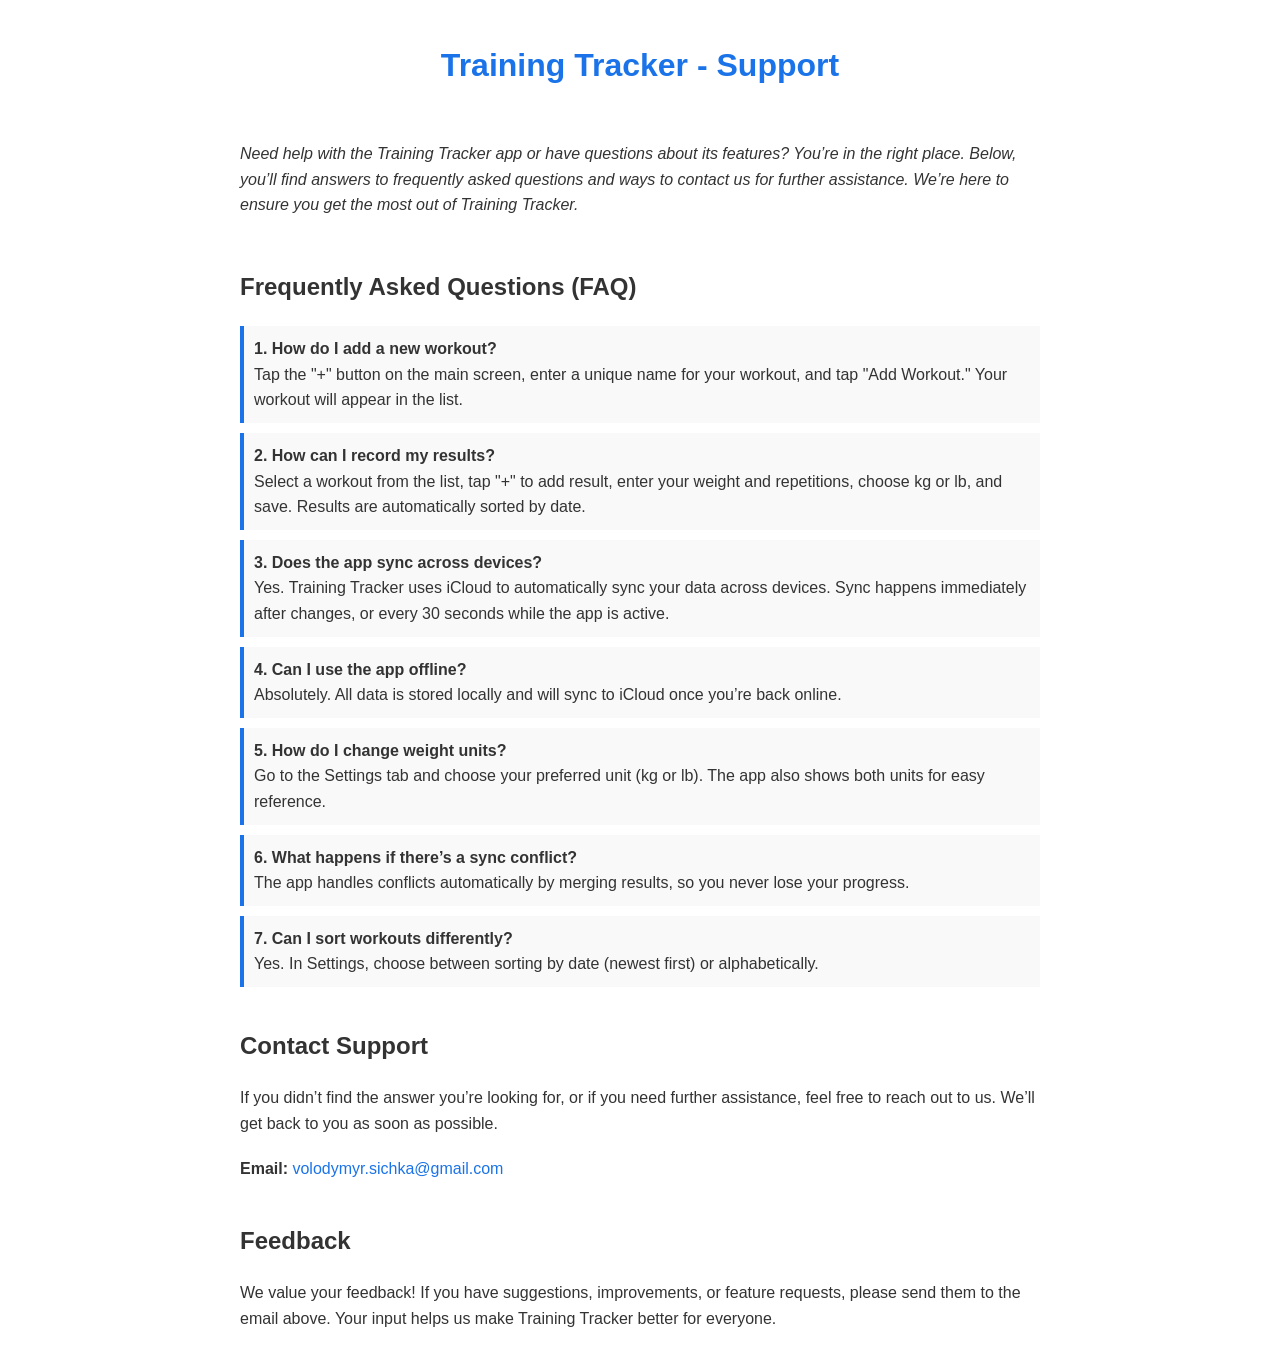
==== support.html @ deebe8d8 "Add docs." ====
<!DOCTYPE html>
<html lang="en">
  <head>
    <meta charset="UTF-8" />
    <meta name="viewport" content="width=device-width, initial-scale=1.0"/>
    <title>Training Tracker - Support</title>
    <style>
      body {
        font-family: Arial, sans-serif;
        max-width: 800px;
        margin: 40px auto;
        padding: 0 40px;
        line-height: 1.6;
        color: #333;
      }
      h1 {
        text-align: center;
        margin-bottom: 50px;
        color: #1a73e8;
      }
      h2 {
        color: #333;
        margin-top: 40px;
      }
      p {
        margin-bottom: 20px;
      }
      a {
        color: #1a73e8;
        text-decoration: none;
      }
      a:hover {
        text-decoration: underline;
      }
      ul {
        list-style-type: none;
        padding: 0;
      }
      ul li {
        background: #f9f9f9;
        padding: 10px;
        margin-bottom: 10px;
        border-left: 4px solid #1a73e8;
      }
      .top-text {
        font-style: italic;
        margin-bottom: 50px;
      }
    </style>
  </head>
  <body>
    <h1>Training Tracker - Support</h1>

    <p class="top-text">
      Need help with the Training Tracker app or have questions about its features? You’re in the right place. Below, you’ll find answers to frequently asked questions and ways to contact us for further assistance. We’re here to ensure you get the most out of Training Tracker.
    </p>

    <h2>Frequently Asked Questions (FAQ)</h2>
    <ul>
      <li>
        <strong>1. How do I add a new workout?</strong><br />
        Tap the "+" button on the main screen, enter a unique name for your workout, and tap "Add Workout." Your workout will appear in the list.
      </li>

      <li>
        <strong>2. How can I record my results?</strong><br />
        Select a workout from the list, tap "+" to add result, enter your weight and repetitions, choose kg or lb, and save. Results are automatically sorted by date.
      </li>

      <li>
        <strong>3. Does the app sync across devices?</strong><br />
        Yes. Training Tracker uses iCloud to automatically sync your data across devices. Sync happens immediately after changes, or every 30 seconds while the app is active.
      </li>

      <li>
        <strong>4. Can I use the app offline?</strong><br />
        Absolutely. All data is stored locally and will sync to iCloud once you’re back online.
      </li>

      <li>
        <strong>5. How do I change weight units?</strong><br />
        Go to the Settings tab and choose your preferred unit (kg or lb). The app also shows both units for easy reference.
      </li>

      <li>
        <strong>6. What happens if there’s a sync conflict?</strong><br />
        The app handles conflicts automatically by merging results, so you never lose your progress.
      </li>

      <li>
        <strong>7. Can I sort workouts differently?</strong><br />
        Yes. In Settings, choose between sorting by date (newest first) or alphabetically.
      </li>
    </ul>

    <h2>Contact Support</h2>
    <p>
      If you didn’t find the answer you’re looking for, or if you need further assistance, feel free to reach out to us. We’ll get back to you as soon as possible.
    </p>
    <p>
      <strong>Email:</strong>
      <a href="mailto:volodymyr.sichka@gmail.com">volodymyr.sichka@gmail.com</a>
    </p>

    <h2>Feedback</h2>
    <p>
      We value your feedback! If you have suggestions, improvements, or feature requests, please send them to the email above. Your input helps us make Training Tracker better for everyone.
    </p>
  </body>
</html>
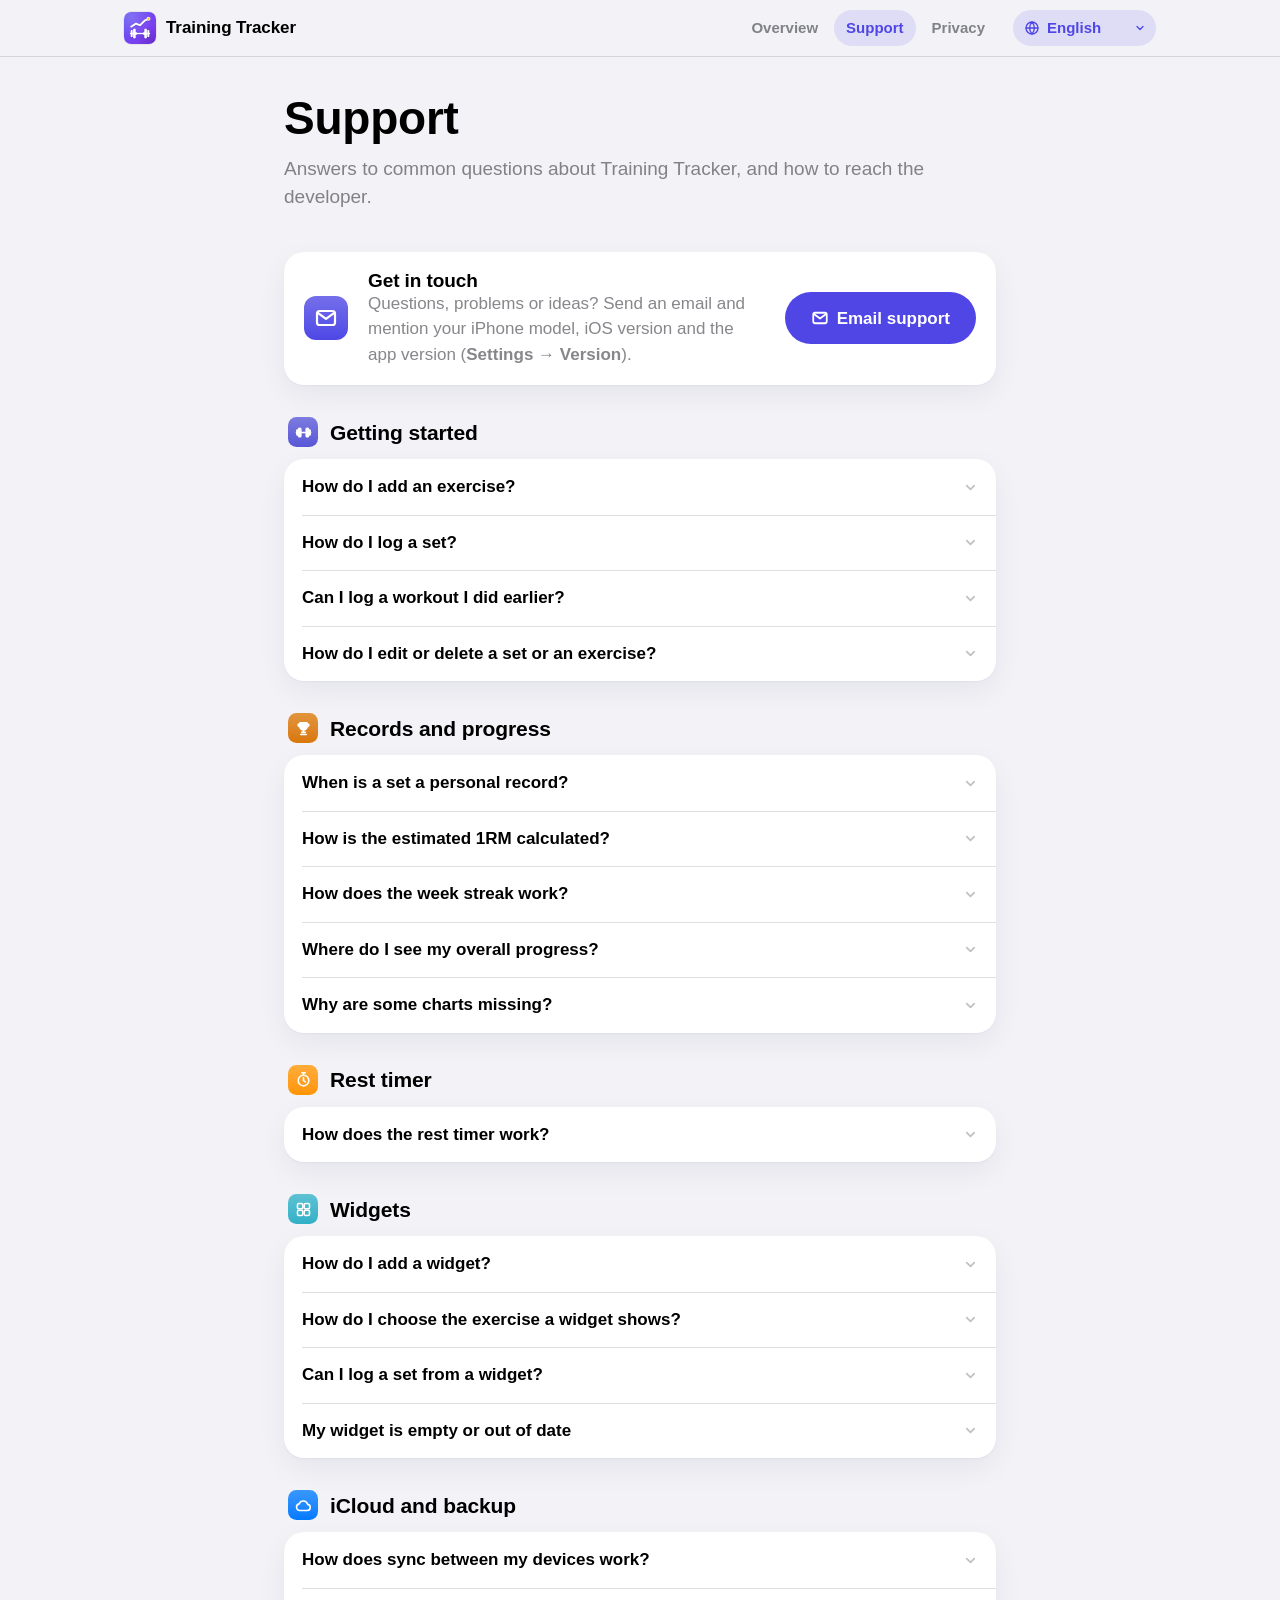
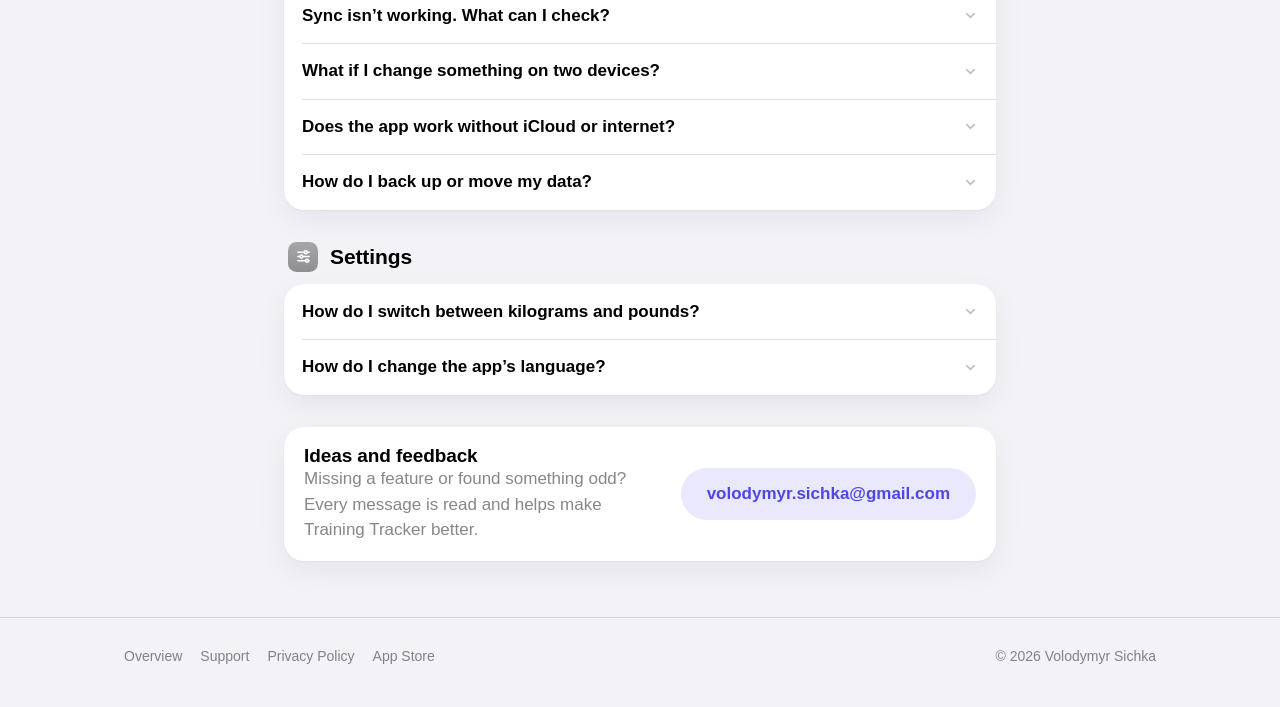
==== commit 33ca7854: "Redesign support and privacy pages, add marketing page Rewrite the three App Store pages in the app'" ====
--- a/support.html
+++ b/support.html
@@ -1,110 +1,828 @@
-<!DOCTYPE html>
+<!doctype html>
 <html lang="en">
-  <head>
-    <meta charset="UTF-8" />
-    <meta name="viewport" content="width=device-width, initial-scale=1.0"/>
-    <title>Training Tracker - Support</title>
-    <style>
-      body {
-        font-family: Arial, sans-serif;
-        max-width: 800px;
-        margin: 40px auto;
-        padding: 0 40px;
-        line-height: 1.6;
-        color: #333;
-      }
-      h1 {
-        text-align: center;
-        margin-bottom: 50px;
-        color: #1a73e8;
-      }
-      h2 {
-        color: #333;
-        margin-top: 40px;
-      }
-      p {
-        margin-bottom: 20px;
-      }
-      a {
-        color: #1a73e8;
-        text-decoration: none;
-      }
-      a:hover {
-        text-decoration: underline;
-      }
-      ul {
-        list-style-type: none;
-        padding: 0;
-      }
-      ul li {
-        background: #f9f9f9;
-        padding: 10px;
-        margin-bottom: 10px;
-        border-left: 4px solid #1a73e8;
-      }
-      .top-text {
-        font-style: italic;
-        margin-bottom: 50px;
-      }
-    </style>
-  </head>
-  <body>
-    <h1>Training Tracker - Support</h1>
-
-    <p class="top-text">
-      Need help with the Training Tracker app or have questions about its features? You’re in the right place. Below, you’ll find answers to frequently asked questions and ways to contact us for further assistance. We’re here to ensure you get the most out of Training Tracker.
-    </p>
-
-    <h2>Frequently Asked Questions (FAQ)</h2>
-    <ul>
-      <li>
-        <strong>1. How do I add a new workout?</strong><br />
-        Tap the "+" button on the main screen, enter a unique name for your workout, and tap "Add Workout." Your workout will appear in the list.
-      </li>
-
-      <li>
-        <strong>2. How can I record my results?</strong><br />
-        Select a workout from the list, tap "+" to add result, enter your weight and repetitions, choose kg or lb, and save. Results are automatically sorted by date.
-      </li>
-
-      <li>
-        <strong>3. Does the app sync across devices?</strong><br />
-        Yes. Training Tracker uses iCloud to automatically sync your data across devices. Sync happens immediately after changes, or every 30 seconds while the app is active.
-      </li>
-
-      <li>
-        <strong>4. Can I use the app offline?</strong><br />
-        Absolutely. All data is stored locally and will sync to iCloud once you’re back online.
-      </li>
-
-      <li>
-        <strong>5. How do I change weight units?</strong><br />
-        Go to the Settings tab and choose your preferred unit (kg or lb). The app also shows both units for easy reference.
-      </li>
-
-      <li>
-        <strong>6. What happens if there’s a sync conflict?</strong><br />
-        The app handles conflicts automatically by merging results, so you never lose your progress.
-      </li>
-
-      <li>
-        <strong>7. Can I sort workouts differently?</strong><br />
-        Yes. In Settings, choose between sorting by date (newest first) or alphabetically.
-      </li>
-    </ul>
-
-    <h2>Contact Support</h2>
-    <p>
-      If you didn’t find the answer you’re looking for, or if you need further assistance, feel free to reach out to us. We’ll get back to you as soon as possible.
-    </p>
-    <p>
-      <strong>Email:</strong>
-      <a href="mailto:volodymyr.sichka@gmail.com">volodymyr.sichka@gmail.com</a>
-    </p>
-
-    <h2>Feedback</h2>
-    <p>
-      We value your feedback! If you have suggestions, improvements, or feature requests, please send them to the email above. Your input helps us make Training Tracker better for everyone.
-    </p>
-  </body>
-</html>+<head>
+  <meta charset="utf-8">
+  <meta name="viewport" content="width=device-width, initial-scale=1, viewport-fit=cover">
+  <meta name="color-scheme" content="light dark">
+  <meta name="theme-color" media="(prefers-color-scheme: light)" content="#F2F2F7">
+  <meta name="theme-color" media="(prefers-color-scheme: dark)" content="#000000">
+  <title>Support · Training Tracker</title>
+  <meta name="description" content="Answers to common questions about Training Tracker and how to contact the developer.">
+  <link rel="icon" type="image/png" href="assets/favicon.png">
+  <link rel="apple-touch-icon" href="assets/apple-touch-icon.png">
+  <link rel="stylesheet" href="assets/style.css">
+  <script src="assets/site.js"></script>
+</head>
+<body>
+  <div class="l10n" data-title hidden>
+    <span lang="en">Support · Training Tracker</span>
+    <span lang="de">Support · Training Tracker</span>
+    <span lang="fr">Assistance · Training Tracker</span>
+    <span lang="uk">Підтримка · Training Tracker</span>
+    <span lang="es">Soporte · Training Tracker</span>
+    <span lang="ja">サポート · Training Tracker</span>
+    <span lang="pt">Suporte · Training Tracker</span>
+  </div>
+
+  <header class="topbar">
+    <div class="wrap">
+      <a class="brand display" href="marketing.html">
+        <picture>
+          <source srcset="assets/app-icon-dark.png" media="(prefers-color-scheme: dark)">
+          <img src="assets/app-icon.png" alt="" width="32" height="32">
+        </picture>
+        <span>Training Tracker</span>
+      </a>
+      <nav class="nav">
+        <a href="marketing.html" class="l10n"><span lang="en">Overview</span><span lang="de">Überblick</span><span lang="fr">Aperçu</span><span lang="uk">Огляд</span><span lang="es">Resumen</span><span lang="ja">概要</span><span lang="pt">Visão geral</span></a>
+        <a href="support.html" class="l10n" aria-current="page"><span lang="en">Support</span><span lang="de">Support</span><span lang="fr">Assistance</span><span lang="uk">Підтримка</span><span lang="es">Soporte</span><span lang="ja">サポート</span><span lang="pt">Suporte</span></a>
+        <a href="privacy-policy.html" class="l10n"><span lang="en">Privacy</span><span lang="de">Datenschutz</span><span lang="fr">Confidentialité</span><span lang="uk">Конфіденційність</span><span lang="es">Privacidad</span><span lang="ja">プライバシー</span><span lang="pt">Privacidade</span></a>
+      </nav>
+      <label class="lang-picker">
+        <svg class="icon" aria-hidden="true"><use href="assets/icons.svg#globe"/></svg>
+        <select id="language" aria-label="Language">
+          <option value="en">English</option>
+          <option value="de">Deutsch</option>
+          <option value="fr">Français</option>
+          <option value="uk">Українська</option>
+          <option value="es">Español</option>
+          <option value="ja">日本語</option>
+          <option value="pt">Português</option>
+        </select>
+        <svg class="icon chevron" aria-hidden="true"><use href="assets/icons.svg#chevron-down"/></svg>
+      </label>
+    </div>
+  </header>
+
+  <main class="wrap narrow l10n">
+
+    <!-- English -->
+    <article lang="en">
+      <header class="page-head">
+        <h1 class="display">Support</h1>
+        <p class="lead">Answers to common questions about Training Tracker, and how to reach the developer.</p>
+      </header>
+
+      <section class="section">
+        <div class="card contact">
+          <span class="tile lg c-accent"><svg class="icon"><use href="assets/icons.svg#mail"/></svg></span>
+          <div class="text">
+            <strong class="display">Get in touch</strong>
+            <span class="secondary">Questions, problems or ideas? Send an email and mention your iPhone model, iOS version and the app version (<span class="ui">Settings → Version</span>).</span>
+          </div>
+          <a class="btn" href="mailto:volodymyr.sichka@gmail.com?subject=Training%20Tracker"><svg class="icon" aria-hidden="true"><use href="assets/icons.svg#mail"/></svg>Email support</a>
+        </div>
+      </section>
+
+      <section class="section">
+        <h2 class="section-title display"><span class="tile c-indigo"><svg class="icon"><use href="assets/icons.svg#barbell"/></svg></span>Getting started</h2>
+        <div class="group">
+          <details class="faq"><summary>How do I add an exercise?<svg class="icon chevron"><use href="assets/icons.svg#chevron-down"/></svg></summary>
+            <div class="answer"><p>On the <span class="ui">Workouts</span> tab, tap <span class="ui">+</span>, type a name or tap one of the popular exercises, then tap <span class="ui">Create</span>. The new exercise opens right away.</p></div></details>
+          <details class="faq"><summary>How do I log a set?<svg class="icon chevron"><use href="assets/icons.svg#chevron-down"/></svg></summary>
+            <div class="answer"><p>Tap <span class="ui">+</span> on an exercise’s row or swipe right on it, or open the exercise and tap <span class="ui">Log Result</span>. Weight and reps start from your last set, so repeating it is a single tap on <span class="ui">Save Result</span>.</p><p>Adjust the weight with the plate steps (±2.5/±5&nbsp;kg or ±5/±10&nbsp;lb) and the reps with the presets, or press and hold the steppers. For pull-ups and other bodyweight exercises, switch on bodyweight and only reps are tracked.</p></div></details>
+          <details class="faq"><summary>Can I log a workout I did earlier?<svg class="icon chevron"><use href="assets/icons.svg#chevron-down"/></svg></summary>
+            <div class="answer"><p>Yes. Change the date and time in the log sheet before saving. Back-dated sets don’t start the rest timer.</p></div></details>
+          <details class="faq"><summary>How do I edit or delete a set or an exercise?<svg class="icon chevron"><use href="assets/icons.svg#chevron-down"/></svg></summary>
+            <div class="answer"><p>Open the exercise and tap a set in its history to edit or delete it. To rename or delete an exercise, swipe left on it in the list or touch and hold it.</p><p>Deleting an exercise that has results asks for confirmation, and anything you delete can be restored with <span class="ui">Undo</span> in the message at the bottom of the screen.</p></div></details>
+        </div>
+      </section>
+
+      <section class="section">
+        <h2 class="section-title display"><span class="tile c-gold"><svg class="icon"><use href="assets/icons.svg#trophy"/></svg></span>Records and progress</h2>
+        <div class="group">
+          <details class="faq"><summary>When is a set a personal record?<svg class="icon chevron"><use href="assets/icons.svg#chevron-down"/></svg></summary>
+            <div class="answer"><p>A weighted set is a record when its weight or its estimated one-rep max beats every earlier set of that exercise; a bodyweight set when its reps do. The very first set of an exercise is never a record. Records are marked in gold and celebrated with confetti as you log them.</p></div></details>
+          <details class="faq"><summary>How is the estimated 1RM calculated?<svg class="icon chevron"><use href="assets/icons.svg#chevron-down"/></svg></summary>
+            <div class="answer"><p>With the Epley formula: weight × (1 + reps ÷ 30). For a single rep it’s the weight itself. Bodyweight sets have no 1RM.</p></div></details>
+          <details class="faq"><summary>How does the week streak work?<svg class="icon chevron"><use href="assets/icons.svg#chevron-down"/></svg></summary>
+            <div class="answer"><p>It counts consecutive calendar weeks with at least one session. The current week doesn’t break your streak while it’s still running; only a whole week without training does.</p></div></details>
+          <details class="faq"><summary>Where do I see my overall progress?<svg class="icon chevron"><use href="assets/icons.svg#chevron-down"/></svg></summary>
+            <div class="answer"><p>Every exercise has a chart of weight, estimated 1RM, volume or reps over 1W, 1M, 3M, 1Y or All (drag across it to inspect a day), its personal records and its full history. The <span class="ui">Statistics</span> tab adds sessions and volume compared with the previous period, a training volume chart, an 18-week consistency map and a progress card for every exercise.</p></div></details>
+          <details class="faq"><summary>Why are some charts missing?<svg class="icon chevron"><use href="assets/icons.svg#chevron-down"/></svg></summary>
+            <div class="answer"><p>Charts with fewer than 2 results in the selected range are hidden. To always show them, turn off <span class="ui">Hide Empty Charts</span> in <span class="ui">Settings</span>.</p></div></details>
+        </div>
+      </section>
+
+      <section class="section">
+        <h2 class="section-title display"><span class="tile c-orange"><svg class="icon"><use href="assets/icons.svg#timer"/></svg></span>Rest timer</h2>
+        <div class="group">
+          <details class="faq"><summary>How does the rest timer work?<svg class="icon chevron"><use href="assets/icons.svg#chevron-down"/></svg></summary>
+            <div class="answer"><p>It starts by itself after you log a set. The floating pill shows your rest time with a ring that fills over 3 minutes, and a haptic tells you when it’s full. Tap <span class="ui">Next set</span> to log the next set of the same exercise, prefilled with the one you just did. The timer hides after 15 minutes, or you can stop it yourself.</p></div></details>
+        </div>
+      </section>
+
+      <section class="section">
+        <h2 class="section-title display"><span class="tile c-teal"><svg class="icon"><use href="assets/icons.svg#widgets"/></svg></span>Widgets</h2>
+        <div class="group">
+          <details class="faq"><summary>How do I add a widget?<svg class="icon chevron"><use href="assets/icons.svg#chevron-down"/></svg></summary>
+            <div class="answer"><p>Touch and hold an empty area of the Home Screen, tap <span class="ui">Edit</span> → <span class="ui">Add Widget</span> and choose Training Track. <span class="ui">This Week</span> shows your sessions, streak and latest exercises; <span class="ui">Exercise</span> shows one exercise’s latest set, trend and records. Both come in small, medium and large.</p><p>For the Lock Screen, touch and hold it, tap <span class="ui">Customize</span> and add a widget there.</p></div></details>
+          <details class="faq"><summary>How do I choose the exercise a widget shows?<svg class="icon chevron"><use href="assets/icons.svg#chevron-down"/></svg></summary>
+            <div class="answer"><p>Touch and hold the Exercise widget, tap <span class="ui">Edit Widget</span> and pick an exercise, or keep <span class="ui">Most Recent</span> to always see the one you trained last.</p></div></details>
+          <details class="faq"><summary>Can I log a set from a widget?<svg class="icon chevron"><use href="assets/icons.svg#chevron-down"/></svg></summary>
+            <div class="answer"><p>Tap <span class="ui">+</span> next to an exercise and the app opens its log sheet, prefilled from your last set. Tap anywhere else to open the app or the exercise. Widgets never change your log by themselves.</p></div></details>
+          <details class="faq"><summary>My widget is empty or out of date<svg class="icon chevron"><use href="assets/icons.svg#chevron-down"/></svg></summary>
+            <div class="answer"><p>Open the app once: widgets show what the app last saved. After that they update as soon as you log a set and move on to the new day at midnight.</p></div></details>
+        </div>
+      </section>
+
+      <section class="section">
+        <h2 class="section-title display"><span class="tile c-blue"><svg class="icon"><use href="assets/icons.svg#cloud"/></svg></span>iCloud and backup</h2>
+        <div class="group">
+          <details class="faq"><summary>How does sync between my devices work?<svg class="icon chevron"><use href="assets/icons.svg#chevron-down"/></svg></summary>
+            <div class="answer"><p>Sign in with the same Apple Account on each device and keep iCloud turned on for the app (<span class="ui">Settings → [your name] → iCloud</span>). Training Tracker syncs whenever you change something and every 30 seconds while it’s open. Your preferences, such as the unit and language, sync too.</p></div></details>
+          <details class="faq"><summary>Sync isn’t working. What can I check?<svg class="icon chevron"><use href="assets/icons.svg#chevron-down"/></svg></summary>
+            <div class="answer"><p>Open the app’s <span class="ui">Settings</span> tab and look at <span class="ui">iCloud Sync</span>:</p><ul><li><strong>Not Available:</strong> sign in to iCloud in the iOS Settings app.</li><li><strong>Restricted:</strong> iCloud is limited by Screen Time or a device management profile.</li><li><strong>Offline:</strong> check your internet connection.</li></ul><p>When the status is <span class="ui">Active</span>, tap <span class="ui">Sync Now</span>. Your log is safe in the meantime: the app keeps working offline and syncs as soon as it can.</p></div></details>
+          <details class="faq"><summary>What if I change something on two devices?<svg class="icon chevron"><use href="assets/icons.svg#chevron-down"/></svg></summary>
+            <div class="answer"><p>The changes are merged automatically and nothing is duplicated. If the same set or exercise was edited on both, the most recent change wins.</p></div></details>
+          <details class="faq"><summary>Does the app work without iCloud or internet?<svg class="icon chevron"><use href="assets/icons.svg#chevron-down"/></svg></summary>
+            <div class="answer"><p>Yes, fully. Without iCloud your log simply stays on the device.</p></div></details>
+          <details class="faq"><summary>How do I back up or move my data?<svg class="icon chevron"><use href="assets/icons.svg#chevron-down"/></svg></summary>
+            <div class="answer"><p>In <span class="ui">Settings</span>, tap <span class="ui">Export CSV</span> and save or share the file. To bring it back, tap <span class="ui">Import CSV</span> and pick the file: it’s merged with your current log, and sets you already have are skipped. It’s a plain CSV file, so it also opens in Numbers or Excel:</p><pre><code>Workout,Date,Weight,Unit,Reps
+"Bench Press",2025-01-15 14:30:00,80.0,kg,10</code></pre></div></details>
+        </div>
+      </section>
+
+      <section class="section">
+        <h2 class="section-title display"><span class="tile c-gray"><svg class="icon"><use href="assets/icons.svg#sliders"/></svg></span>Settings</h2>
+        <div class="group">
+          <details class="faq"><summary>How do I switch between kilograms and pounds?<svg class="icon chevron"><use href="assets/icons.svg#chevron-down"/></svg></summary>
+            <div class="answer"><p>In <span class="ui">Settings</span>, choose kg or lb under <span class="ui">Weight Unit</span>. All sets are converted for display, whichever unit you logged them in. A single set can also be logged in the other unit right in the log sheet.</p></div></details>
+          <details class="faq"><summary>How do I change the app’s language?<svg class="icon chevron"><use href="assets/icons.svg#chevron-down"/></svg></summary>
+            <div class="answer"><p>In <span class="ui">Settings</span>, choose a <span class="ui">Language</span>: English, Deutsch, Français, Українська, Español, 日本語 or Português, or <span class="ui">System default</span> to follow your iPhone. The widgets use the app’s language too.</p></div></details>
+        </div>
+      </section>
+
+      <section class="section">
+        <div class="card contact">
+          <div class="text">
+            <strong class="display">Ideas and feedback</strong>
+            <span class="secondary">Missing a feature or found something odd? Every message is read and helps make Training Tracker better.</span>
+          </div>
+          <a class="btn soft" href="mailto:volodymyr.sichka@gmail.com?subject=Training%20Tracker">volodymyr.sichka@gmail.com</a>
+        </div>
+      </section>
+    </article>
+
+    <!-- Deutsch -->
+    <article lang="de">
+      <header class="page-head">
+        <h1 class="display">Support</h1>
+        <p class="lead">Antworten auf häufige Fragen zu Training Tracker und der direkte Draht zum Entwickler.</p>
+      </header>
+
+      <section class="section">
+        <div class="card contact">
+          <span class="tile lg c-accent"><svg class="icon"><use href="assets/icons.svg#mail"/></svg></span>
+          <div class="text">
+            <strong class="display">Kontakt</strong>
+            <span class="secondary">Fragen, Probleme oder Ideen? Schreib eine E-Mail und nenne dein iPhone-Modell, die iOS-Version und die App-Version (<span class="ui">Einstellungen → Version</span>).</span>
+          </div>
+          <a class="btn" href="mailto:volodymyr.sichka@gmail.com?subject=Training%20Tracker"><svg class="icon" aria-hidden="true"><use href="assets/icons.svg#mail"/></svg>E-Mail schreiben</a>
+        </div>
+      </section>
+
+      <section class="section">
+        <h2 class="section-title display"><span class="tile c-indigo"><svg class="icon"><use href="assets/icons.svg#barbell"/></svg></span>Erste Schritte</h2>
+        <div class="group">
+          <details class="faq"><summary>Wie füge ich eine Übung hinzu?<svg class="icon chevron"><use href="assets/icons.svg#chevron-down"/></svg></summary>
+            <div class="answer"><p>Tippe im Tab <span class="ui">Übungen</span> auf <span class="ui">+</span>, gib einen Namen ein oder tippe auf eine der beliebten Übungen und dann auf <span class="ui">Erstellen</span>. Die neue Übung öffnet sich sofort.</p></div></details>
+          <details class="faq"><summary>Wie trage ich einen Satz ein?<svg class="icon chevron"><use href="assets/icons.svg#chevron-down"/></svg></summary>
+            <div class="answer"><p>Tippe in der Zeile einer Übung auf <span class="ui">+</span> oder wische nach rechts – oder öffne die Übung und tippe auf <span class="ui">Ergebnis eintragen</span>. Gewicht und Wiederholungen übernimmt die App aus deinem letzten Satz, ein gleicher Satz ist also nur ein Tipp auf <span class="ui">Ergebnis sichern</span>.</p><p>Ändere das Gewicht in Scheibenschritten (±2,5/±5&nbsp;kg oder ±5/±10&nbsp;lb) und die Wiederholungen über die Vorgaben, oder halte die Stepper gedrückt. Bei Klimmzügen und anderen Körpergewichtsübungen schaltest du auf Körpergewicht um, dann zählen nur die Wiederholungen.</p></div></details>
+          <details class="faq"><summary>Kann ich ein früheres Training nachtragen?<svg class="icon chevron"><use href="assets/icons.svg#chevron-down"/></svg></summary>
+            <div class="answer"><p>Ja. Ändere vor dem Sichern Datum und Uhrzeit. Nachgetragene Sätze starten keinen Pausentimer.</p></div></details>
+          <details class="faq"><summary>Wie bearbeite oder lösche ich einen Satz oder eine Übung?<svg class="icon chevron"><use href="assets/icons.svg#chevron-down"/></svg></summary>
+            <div class="answer"><p>Öffne die Übung und tippe im Verlauf auf einen Satz, um ihn zu bearbeiten oder zu löschen. Zum Umbenennen oder Löschen einer Übung wischst du in der Liste nach links oder hältst sie gedrückt.</p><p>Beim Löschen einer Übung mit Ergebnissen fragt die App nach, und alles Gelöschte lässt sich über <span class="ui">Widerrufen</span> in der Meldung am unteren Bildschirmrand wiederherstellen.</p></div></details>
+        </div>
+      </section>
+
+      <section class="section">
+        <h2 class="section-title display"><span class="tile c-gold"><svg class="icon"><use href="assets/icons.svg#trophy"/></svg></span>Rekorde und Fortschritt</h2>
+        <div class="group">
+          <details class="faq"><summary>Wann ist ein Satz ein persönlicher Rekord?<svg class="icon chevron"><use href="assets/icons.svg#chevron-down"/></svg></summary>
+            <div class="answer"><p>Ein Satz mit Gewicht ist ein Rekord, wenn sein Gewicht oder sein geschätztes 1RM alle früheren Sätze dieser Übung übertrifft; ein Körpergewichtssatz, wenn seine Wiederholungen das tun. Der allererste Satz einer Übung ist nie ein Rekord. Rekorde sind golden markiert und werden beim Eintragen mit Konfetti gefeiert.</p></div></details>
+          <details class="faq"><summary>Wie wird das geschätzte 1RM berechnet?<svg class="icon chevron"><use href="assets/icons.svg#chevron-down"/></svg></summary>
+            <div class="answer"><p>Mit der Epley-Formel: Gewicht × (1 + Wiederholungen ÷ 30). Bei einer einzigen Wiederholung ist es das Gewicht selbst. Körpergewichtssätze haben kein 1RM.</p></div></details>
+          <details class="faq"><summary>Wie funktioniert die Wochen-Serie?<svg class="icon chevron"><use href="assets/icons.svg#chevron-down"/></svg></summary>
+            <div class="answer"><p>Sie zählt aufeinanderfolgende Kalenderwochen mit mindestens einer Einheit. Die laufende Woche unterbricht deine Serie nicht, solange sie noch läuft – erst eine ganze Woche ohne Training tut das.</p></div></details>
+          <details class="faq"><summary>Wo sehe ich meinen Gesamtfortschritt?<svg class="icon chevron"><use href="assets/icons.svg#chevron-down"/></svg></summary>
+            <div class="answer"><p>Jede Übung hat ein Diagramm für Gewicht, geschätztes 1RM, Volumen oder Wiederholungen über 1&nbsp;W, 1&nbsp;M, 3&nbsp;M, 1&nbsp;J oder Alle (zum Ansehen eines Tages darüberstreichen), dazu ihre persönlichen Rekorde und den ganzen Verlauf. Der Tab <span class="ui">Statistik</span> zeigt Einheiten und Volumen im Vergleich zum Vorzeitraum, ein Trainingsvolumen-Diagramm, eine Regelmäßigkeitskarte über 18 Wochen und eine Fortschrittskarte für jede Übung.</p></div></details>
+          <details class="faq"><summary>Warum fehlen manche Diagramme?<svg class="icon chevron"><use href="assets/icons.svg#chevron-down"/></svg></summary>
+            <div class="answer"><p>Diagramme mit weniger als 2 Ergebnissen im gewählten Zeitraum werden ausgeblendet. Damit sie immer erscheinen, schalte in den <span class="ui">Einstellungen</span> <span class="ui">Leere Diagramme ausblenden</span> aus.</p></div></details>
+        </div>
+      </section>
+
+      <section class="section">
+        <h2 class="section-title display"><span class="tile c-orange"><svg class="icon"><use href="assets/icons.svg#timer"/></svg></span>Pausentimer</h2>
+        <div class="group">
+          <details class="faq"><summary>Wie funktioniert der Pausentimer?<svg class="icon chevron"><use href="assets/icons.svg#chevron-down"/></svg></summary>
+            <div class="answer"><p>Er startet von selbst, sobald du einen Satz einträgst. Die schwebende Anzeige zeigt deine Pausenzeit mit einem Ring, der sich in 3 Minuten füllt, und ein haptisches Signal meldet, wenn er voll ist. Tippe auf <span class="ui">Nächster Satz</span>, um den nächsten Satz derselben Übung einzutragen – vorausgefüllt mit dem gerade gemachten. Nach 15 Minuten blendet sich der Timer aus, du kannst ihn aber auch selbst stoppen.</p></div></details>
+        </div>
+      </section>
+
+      <section class="section">
+        <h2 class="section-title display"><span class="tile c-teal"><svg class="icon"><use href="assets/icons.svg#widgets"/></svg></span>Widgets</h2>
+        <div class="group">
+          <details class="faq"><summary>Wie füge ich ein Widget hinzu?<svg class="icon chevron"><use href="assets/icons.svg#chevron-down"/></svg></summary>
+            <div class="answer"><p>Lege den Finger auf eine freie Stelle des Home-Bildschirms, tippe auf <span class="ui">Bearbeiten</span> → <span class="ui">Widget hinzufügen</span> und wähle Training Track. <span class="ui">Diese Woche</span> zeigt deine Einheiten, Serie und letzten Übungen; <span class="ui">Übung</span> zeigt den letzten Satz, den Verlauf und die Rekorde einer Übung. Beide gibt es klein, mittel und groß.</p><p>Für den Sperrbildschirm legst du den Finger darauf, tippst auf <span class="ui">Anpassen</span> und fügst dort ein Widget hinzu.</p></div></details>
+          <details class="faq"><summary>Wie wähle ich die Übung für ein Widget?<svg class="icon chevron"><use href="assets/icons.svg#chevron-down"/></svg></summary>
+            <div class="answer"><p>Halte das Übungs-Widget gedrückt, tippe auf <span class="ui">Widget bearbeiten</span> und wähle eine Übung – oder behalte <span class="ui">Zuletzt trainiert</span>, um immer die zuletzt trainierte zu sehen.</p></div></details>
+          <details class="faq"><summary>Kann ich über ein Widget einen Satz eintragen?<svg class="icon chevron"><use href="assets/icons.svg#chevron-down"/></svg></summary>
+            <div class="answer"><p>Tippe neben einer Übung auf <span class="ui">+</span>, und die App öffnet das Eintragen, vorausgefüllt mit deinem letzten Satz. Ein Tipp an anderer Stelle öffnet die App oder die Übung. Widgets ändern dein Tagebuch nie selbst.</p></div></details>
+          <details class="faq"><summary>Mein Widget ist leer oder veraltet<svg class="icon chevron"><use href="assets/icons.svg#chevron-down"/></svg></summary>
+            <div class="answer"><p>Öffne die App einmal: Widgets zeigen, was die App zuletzt gespeichert hat. Danach aktualisieren sie sich, sobald du einen Satz einträgst, und wechseln um Mitternacht auf den neuen Tag.</p></div></details>
+        </div>
+      </section>
+
+      <section class="section">
+        <h2 class="section-title display"><span class="tile c-blue"><svg class="icon"><use href="assets/icons.svg#cloud"/></svg></span>iCloud und Backup</h2>
+        <div class="group">
+          <details class="faq"><summary>Wie funktioniert der Abgleich zwischen meinen Geräten?<svg class="icon chevron"><use href="assets/icons.svg#chevron-down"/></svg></summary>
+            <div class="answer"><p>Melde dich auf jedem Gerät mit demselben Apple Account an und lass iCloud für die App eingeschaltet (<span class="ui">Einstellungen → [dein Name] → iCloud</span>). Training Tracker synchronisiert bei jeder Änderung und alle 30 Sekunden, solange die App geöffnet ist. Auch deine Einstellungen wie Einheit und Sprache werden abgeglichen.</p></div></details>
+          <details class="faq"><summary>Die Synchronisierung klappt nicht. Was kann ich prüfen?<svg class="icon chevron"><use href="assets/icons.svg#chevron-down"/></svg></summary>
+            <div class="answer"><p>Öffne in der App den Tab <span class="ui">Einstellungen</span> und sieh dir <span class="ui">iCloud-Sync</span> an:</p><ul><li><strong>Nicht verfügbar:</strong> Melde dich in der iOS-App „Einstellungen“ bei iCloud an.</li><li><strong>Eingeschränkt:</strong> iCloud ist durch Bildschirmzeit oder ein Geräteverwaltungsprofil beschränkt.</li><li><strong>Offline:</strong> Prüfe deine Internetverbindung.</li></ul><p>Steht der Status auf <span class="ui">Aktiv</span>, tippe auf <span class="ui">Jetzt synchronisieren</span>. Deine Daten sind solange sicher: Die App arbeitet offline weiter und synchronisiert, sobald es geht.</p></div></details>
+          <details class="faq"><summary>Was passiert, wenn ich auf zwei Geräten etwas ändere?<svg class="icon chevron"><use href="assets/icons.svg#chevron-down"/></svg></summary>
+            <div class="answer"><p>Die Änderungen werden automatisch zusammengeführt, nichts wird doppelt. Wurde derselbe Satz oder dieselbe Übung auf beiden geändert, gilt die neueste Änderung.</p></div></details>
+          <details class="faq"><summary>Funktioniert die App ohne iCloud oder Internet?<svg class="icon chevron"><use href="assets/icons.svg#chevron-down"/></svg></summary>
+            <div class="answer"><p>Ja, vollständig. Ohne iCloud bleibt dein Tagebuch einfach auf dem Gerät.</p></div></details>
+          <details class="faq"><summary>Wie sichere oder übertrage ich meine Daten?<svg class="icon chevron"><use href="assets/icons.svg#chevron-down"/></svg></summary>
+            <div class="answer"><p>Tippe in den <span class="ui">Einstellungen</span> auf <span class="ui">CSV exportieren</span> und sichere oder teile die Datei. Zum Zurückholen tippst du auf <span class="ui">CSV importieren</span> und wählst die Datei: Sie wird mit deinem aktuellen Tagebuch zusammengeführt, vorhandene Sätze werden übersprungen. Es ist eine einfache CSV-Datei, die sich auch in Numbers oder Excel öffnen lässt:</p><pre><code>Workout,Date,Weight,Unit,Reps
+"Bench Press",2025-01-15 14:30:00,80.0,kg,10</code></pre></div></details>
+        </div>
+      </section>
+
+      <section class="section">
+        <h2 class="section-title display"><span class="tile c-gray"><svg class="icon"><use href="assets/icons.svg#sliders"/></svg></span>Einstellungen</h2>
+        <div class="group">
+          <details class="faq"><summary>Wie wechsle ich zwischen Kilogramm und Pfund?<svg class="icon chevron"><use href="assets/icons.svg#chevron-down"/></svg></summary>
+            <div class="answer"><p>Wähle in den <span class="ui">Einstellungen</span> unter <span class="ui">Gewichtseinheit</span> kg oder lb. Alle Sätze werden umgerechnet angezeigt, egal in welcher Einheit du sie eingetragen hast. Einen einzelnen Satz kannst du beim Eintragen auch in der anderen Einheit erfassen.</p></div></details>
+          <details class="faq"><summary>Wie ändere ich die Sprache der App?<svg class="icon chevron"><use href="assets/icons.svg#chevron-down"/></svg></summary>
+            <div class="answer"><p>Wähle in den <span class="ui">Einstellungen</span> unter <span class="ui">Sprache</span> English, Deutsch, Français, Українська, Español, 日本語 oder Português – oder <span class="ui">Systemstandard</span>, um der Sprache deines iPhone zu folgen. Auch die Widgets verwenden die Sprache der App.</p></div></details>
+        </div>
+      </section>
+
+      <section class="section">
+        <div class="card contact">
+          <div class="text">
+            <strong class="display">Ideen und Feedback</strong>
+            <span class="secondary">Fehlt dir eine Funktion oder ist dir etwas aufgefallen? Jede Nachricht wird gelesen und hilft, Training Tracker besser zu machen.</span>
+          </div>
+          <a class="btn soft" href="mailto:volodymyr.sichka@gmail.com?subject=Training%20Tracker">volodymyr.sichka@gmail.com</a>
+        </div>
+      </section>
+    </article>
+
+    <!-- Français -->
+    <article lang="fr">
+      <header class="page-head">
+        <h1 class="display">Assistance</h1>
+        <p class="lead">Les réponses aux questions fréquentes sur Training Tracker, et comment joindre le développeur.</p>
+      </header>
+
+      <section class="section">
+        <div class="card contact">
+          <span class="tile lg c-accent"><svg class="icon"><use href="assets/icons.svg#mail"/></svg></span>
+          <div class="text">
+            <strong class="display">Nous contacter</strong>
+            <span class="secondary">Une question, un problème ou une idée&nbsp;? Envoyez un e-mail en précisant votre modèle d’iPhone, votre version d’iOS et la version de l’app (<span class="ui">Réglages → Version</span>).</span>
+          </div>
+          <a class="btn" href="mailto:volodymyr.sichka@gmail.com?subject=Training%20Tracker"><svg class="icon" aria-hidden="true"><use href="assets/icons.svg#mail"/></svg>Écrire un e-mail</a>
+        </div>
+      </section>
+
+      <section class="section">
+        <h2 class="section-title display"><span class="tile c-indigo"><svg class="icon"><use href="assets/icons.svg#barbell"/></svg></span>Premiers pas</h2>
+        <div class="group">
+          <details class="faq"><summary>Comment ajouter un exercice&nbsp;?<svg class="icon chevron"><use href="assets/icons.svg#chevron-down"/></svg></summary>
+            <div class="answer"><p>Dans l’onglet <span class="ui">Exercices</span>, touchez <span class="ui">+</span>, saisissez un nom ou touchez l’un des exercices populaires, puis touchez <span class="ui">Créer</span>. Le nouvel exercice s’ouvre aussitôt.</p></div></details>
+          <details class="faq"><summary>Comment noter une série&nbsp;?<svg class="icon chevron"><use href="assets/icons.svg#chevron-down"/></svg></summary>
+            <div class="answer"><p>Touchez <span class="ui">+</span> sur la ligne d’un exercice ou balayez-la vers la droite, ou ouvrez l’exercice et touchez <span class="ui">Noter un résultat</span>. La charge et les répétitions reprennent votre dernière série&nbsp;: pour la répéter, il suffit de toucher <span class="ui">Enregistrer le résultat</span>.</p><p>Ajustez la charge par pas de disques (±2,5/±5&nbsp;kg ou ±5/±10&nbsp;lb) et les répétitions avec les valeurs prédéfinies, ou maintenez le doigt sur les boutons. Pour les tractions et autres exercices au poids du corps, activez le poids du corps&nbsp;: seules les répétitions comptent.</p></div></details>
+          <details class="faq"><summary>Puis-je noter une séance passée&nbsp;?<svg class="icon chevron"><use href="assets/icons.svg#chevron-down"/></svg></summary>
+            <div class="answer"><p>Oui. Modifiez la date et l’heure avant d’enregistrer. Les séries antidatées ne lancent pas le minuteur de repos.</p></div></details>
+          <details class="faq"><summary>Comment modifier ou supprimer une série ou un exercice&nbsp;?<svg class="icon chevron"><use href="assets/icons.svg#chevron-down"/></svg></summary>
+            <div class="answer"><p>Ouvrez l’exercice et touchez une série dans l’historique pour la modifier ou la supprimer. Pour renommer ou supprimer un exercice, balayez-le vers la gauche dans la liste ou maintenez le doigt dessus.</p><p>La suppression d’un exercice contenant des résultats demande une confirmation, et tout ce que vous supprimez peut être rétabli avec <span class="ui">Annuler</span> dans le message en bas de l’écran.</p></div></details>
+        </div>
+      </section>
+
+      <section class="section">
+        <h2 class="section-title display"><span class="tile c-gold"><svg class="icon"><use href="assets/icons.svg#trophy"/></svg></span>Records et progression</h2>
+        <div class="group">
+          <details class="faq"><summary>Quand une série est-elle un record personnel&nbsp;?<svg class="icon chevron"><use href="assets/icons.svg#chevron-down"/></svg></summary>
+            <div class="answer"><p>Une série avec charge est un record quand sa charge ou son 1RM estimé dépasse toutes les séries précédentes de l’exercice&nbsp;; une série au poids du corps, quand ses répétitions le font. La toute première série d’un exercice n’est jamais un record. Les records sont marqués en or et fêtés avec des confettis dès que vous les notez.</p></div></details>
+          <details class="faq"><summary>Comment le 1RM estimé est-il calculé&nbsp;?<svg class="icon chevron"><use href="assets/icons.svg#chevron-down"/></svg></summary>
+            <div class="answer"><p>Avec la formule d’Epley&nbsp;: charge × (1 + répétitions ÷ 30). Pour une seule répétition, c’est la charge elle-même. Les séries au poids du corps n’ont pas de 1RM.</p></div></details>
+          <details class="faq"><summary>Comment fonctionne la série de semaines&nbsp;?<svg class="icon chevron"><use href="assets/icons.svg#chevron-down"/></svg></summary>
+            <div class="answer"><p>Elle compte les semaines calendaires consécutives avec au moins une séance. La semaine en cours ne casse pas votre série tant qu’elle n’est pas terminée&nbsp;: seule une semaine entière sans entraînement le fait.</p></div></details>
+          <details class="faq"><summary>Où voir ma progression globale&nbsp;?<svg class="icon chevron"><use href="assets/icons.svg#chevron-down"/></svg></summary>
+            <div class="answer"><p>Chaque exercice a un graphique de la charge, du 1RM estimé, du volume ou des répétitions sur 1&nbsp;S, 1&nbsp;M, 3&nbsp;M, 1&nbsp;A ou Tout (faites glisser le doigt pour voir un jour), ses records personnels et tout son historique. L’onglet <span class="ui">Statistiques</span> ajoute les séances et le volume comparés à la période précédente, un graphique du volume d’entraînement, une carte de régularité sur 18&nbsp;semaines et une fiche de progression pour chaque exercice.</p></div></details>
+          <details class="faq"><summary>Pourquoi certains graphiques manquent-ils&nbsp;?<svg class="icon chevron"><use href="assets/icons.svg#chevron-down"/></svg></summary>
+            <div class="answer"><p>Les graphiques comportant moins de 2 résultats dans la plage choisie sont masqués. Pour toujours les afficher, désactivez <span class="ui">Masquer les graphiques vides</span> dans <span class="ui">Réglages</span>.</p></div></details>
+        </div>
+      </section>
+
+      <section class="section">
+        <h2 class="section-title display"><span class="tile c-orange"><svg class="icon"><use href="assets/icons.svg#timer"/></svg></span>Minuteur de repos</h2>
+        <div class="group">
+          <details class="faq"><summary>Comment fonctionne le minuteur de repos&nbsp;?<svg class="icon chevron"><use href="assets/icons.svg#chevron-down"/></svg></summary>
+            <div class="answer"><p>Il démarre tout seul après chaque série notée. La pastille flottante affiche votre temps de repos avec un anneau qui se remplit en 3&nbsp;minutes, et une vibration vous prévient quand il est plein. Touchez <span class="ui">Série suivante</span> pour noter la série suivante du même exercice, préremplie avec celle que vous venez de faire. Le minuteur disparaît après 15&nbsp;minutes, mais vous pouvez aussi l’arrêter vous-même.</p></div></details>
+        </div>
+      </section>
+
+      <section class="section">
+        <h2 class="section-title display"><span class="tile c-teal"><svg class="icon"><use href="assets/icons.svg#widgets"/></svg></span>Widgets</h2>
+        <div class="group">
+          <details class="faq"><summary>Comment ajouter un widget&nbsp;?<svg class="icon chevron"><use href="assets/icons.svg#chevron-down"/></svg></summary>
+            <div class="answer"><p>Maintenez le doigt sur une zone vide de l’écran d’accueil, touchez <span class="ui">Modifier</span> → <span class="ui">Ajouter un widget</span> et choisissez Training Track. <span class="ui">Cette semaine</span> affiche vos séances, votre série de semaines et vos derniers exercices&nbsp;; <span class="ui">Exercice</span> affiche la dernière série, la tendance et les records d’un exercice. Les deux existent en petit, moyen et grand format.</p><p>Pour l’écran verrouillé, maintenez le doigt dessus, touchez <span class="ui">Personnaliser</span> et ajoutez-y un widget.</p></div></details>
+          <details class="faq"><summary>Comment choisir l’exercice d’un widget&nbsp;?<svg class="icon chevron"><use href="assets/icons.svg#chevron-down"/></svg></summary>
+            <div class="answer"><p>Maintenez le doigt sur le widget Exercice, touchez <span class="ui">Modifier le widget</span> et choisissez un exercice, ou gardez <span class="ui">Dernier entraîné</span> pour toujours voir le dernier travaillé.</p></div></details>
+          <details class="faq"><summary>Puis-je noter une série depuis un widget&nbsp;?<svg class="icon chevron"><use href="assets/icons.svg#chevron-down"/></svg></summary>
+            <div class="answer"><p>Touchez <span class="ui">+</span> à côté d’un exercice et l’app ouvre la saisie, préremplie avec votre dernière série. Touchez ailleurs pour ouvrir l’app ou l’exercice. Les widgets ne modifient jamais votre journal d’eux-mêmes.</p></div></details>
+          <details class="faq"><summary>Mon widget est vide ou pas à jour<svg class="icon chevron"><use href="assets/icons.svg#chevron-down"/></svg></summary>
+            <div class="answer"><p>Ouvrez l’app une fois&nbsp;: les widgets affichent ce que l’app a enregistré en dernier. Ensuite, ils se mettent à jour dès que vous notez une série et passent au nouveau jour à minuit.</p></div></details>
+        </div>
+      </section>
+
+      <section class="section">
+        <h2 class="section-title display"><span class="tile c-blue"><svg class="icon"><use href="assets/icons.svg#cloud"/></svg></span>iCloud et sauvegarde</h2>
+        <div class="group">
+          <details class="faq"><summary>Comment fonctionne la synchronisation entre mes appareils&nbsp;?<svg class="icon chevron"><use href="assets/icons.svg#chevron-down"/></svg></summary>
+            <div class="answer"><p>Connectez-vous avec le même compte Apple sur chaque appareil et laissez iCloud activé pour l’app (<span class="ui">Réglages → [votre nom] → iCloud</span>). Training Tracker se synchronise à chaque modification et toutes les 30&nbsp;secondes tant qu’il est ouvert. Vos préférences, comme l’unité et la langue, sont synchronisées aussi.</p></div></details>
+          <details class="faq"><summary>La synchronisation ne fonctionne pas. Que vérifier&nbsp;?<svg class="icon chevron"><use href="assets/icons.svg#chevron-down"/></svg></summary>
+            <div class="answer"><p>Ouvrez l’onglet <span class="ui">Réglages</span> de l’app et regardez <span class="ui">Synchro iCloud</span>&nbsp;:</p><ul><li><strong>Indisponible&nbsp;:</strong> connectez-vous à iCloud dans l’app Réglages d’iOS.</li><li><strong>Restreint&nbsp;:</strong> iCloud est limité par Temps d’écran ou par un profil de gestion de l’appareil.</li><li><strong>Hors ligne&nbsp;:</strong> vérifiez votre connexion Internet.</li></ul><p>Quand l’état indique <span class="ui">Actif</span>, touchez <span class="ui">Synchroniser</span>. Vos données ne risquent rien entre-temps&nbsp;: l’app continue de fonctionner hors ligne et se synchronise dès que possible.</p></div></details>
+          <details class="faq"><summary>Que se passe-t-il si je modifie quelque chose sur deux appareils&nbsp;?<svg class="icon chevron"><use href="assets/icons.svg#chevron-down"/></svg></summary>
+            <div class="answer"><p>Les modifications sont fusionnées automatiquement, sans doublons. Si la même série ou le même exercice a été modifié des deux côtés, c’est la modification la plus récente qui l’emporte.</p></div></details>
+          <details class="faq"><summary>L’app fonctionne-t-elle sans iCloud ni Internet&nbsp;?<svg class="icon chevron"><use href="assets/icons.svg#chevron-down"/></svg></summary>
+            <div class="answer"><p>Oui, entièrement. Sans iCloud, votre journal reste simplement sur l’appareil.</p></div></details>
+          <details class="faq"><summary>Comment sauvegarder ou transférer mes données&nbsp;?<svg class="icon chevron"><use href="assets/icons.svg#chevron-down"/></svg></summary>
+            <div class="answer"><p>Dans <span class="ui">Réglages</span>, touchez <span class="ui">Exporter en CSV</span> et enregistrez ou partagez le fichier. Pour le récupérer, touchez <span class="ui">Importer un CSV</span> et choisissez le fichier&nbsp;: il est fusionné avec votre journal actuel et les séries déjà présentes sont ignorées. C’est un simple fichier CSV, qui s’ouvre aussi dans Numbers ou Excel&nbsp;:</p><pre><code>Workout,Date,Weight,Unit,Reps
+"Bench Press",2025-01-15 14:30:00,80.0,kg,10</code></pre></div></details>
+        </div>
+      </section>
+
+      <section class="section">
+        <h2 class="section-title display"><span class="tile c-gray"><svg class="icon"><use href="assets/icons.svg#sliders"/></svg></span>Réglages</h2>
+        <div class="group">
+          <details class="faq"><summary>Comment passer des kilogrammes aux livres&nbsp;?<svg class="icon chevron"><use href="assets/icons.svg#chevron-down"/></svg></summary>
+            <div class="answer"><p>Dans <span class="ui">Réglages</span>, choisissez kg ou lb sous <span class="ui">Unité de poids</span>. Toutes les séries sont converties à l’affichage, quelle que soit l’unité utilisée pour les noter. Une série peut aussi être notée dans l’autre unité directement lors de la saisie.</p></div></details>
+          <details class="faq"><summary>Comment changer la langue de l’app&nbsp;?<svg class="icon chevron"><use href="assets/icons.svg#chevron-down"/></svg></summary>
+            <div class="answer"><p>Dans <span class="ui">Réglages</span>, choisissez une <span class="ui">Langue</span>&nbsp;: English, Deutsch, Français, Українська, Español, 日本語 ou Português, ou <span class="ui">Réglage système</span> pour suivre votre iPhone. Les widgets utilisent eux aussi la langue de l’app.</p></div></details>
+        </div>
+      </section>
+
+      <section class="section">
+        <div class="card contact">
+          <div class="text">
+            <strong class="display">Idées et suggestions</strong>
+            <span class="secondary">Une fonction vous manque ou quelque chose vous semble étrange&nbsp;? Chaque message est lu et aide à améliorer Training Tracker.</span>
+          </div>
+          <a class="btn soft" href="mailto:volodymyr.sichka@gmail.com?subject=Training%20Tracker">volodymyr.sichka@gmail.com</a>
+        </div>
+      </section>
+    </article>
+
+    <!-- Українська -->
+    <article lang="uk">
+      <header class="page-head">
+        <h1 class="display">Підтримка</h1>
+        <p class="lead">Відповіді на поширені запитання про Training Tracker і зв’язок із розробником.</p>
+      </header>
+
+      <section class="section">
+        <div class="card contact">
+          <span class="tile lg c-accent"><svg class="icon"><use href="assets/icons.svg#mail"/></svg></span>
+          <div class="text">
+            <strong class="display">Напишіть нам</strong>
+            <span class="secondary">Маєте запитання, проблему чи ідею? Надішліть листа й вкажіть модель iPhone, версію iOS і версію застосунку (<span class="ui">Налаштування → Версія</span>).</span>
+          </div>
+          <a class="btn" href="mailto:volodymyr.sichka@gmail.com?subject=Training%20Tracker"><svg class="icon" aria-hidden="true"><use href="assets/icons.svg#mail"/></svg>Написати листа</a>
+        </div>
+      </section>
+
+      <section class="section">
+        <h2 class="section-title display"><span class="tile c-indigo"><svg class="icon"><use href="assets/icons.svg#barbell"/></svg></span>Початок роботи</h2>
+        <div class="group">
+          <details class="faq"><summary>Як додати вправу?<svg class="icon chevron"><use href="assets/icons.svg#chevron-down"/></svg></summary>
+            <div class="answer"><p>На вкладці <span class="ui">Вправи</span> торкніться <span class="ui">+</span>, введіть назву або виберіть одну з популярних вправ і торкніться <span class="ui">Створити</span>. Нова вправа одразу відкриється.</p></div></details>
+          <details class="faq"><summary>Як записати підхід?<svg class="icon chevron"><use href="assets/icons.svg#chevron-down"/></svg></summary>
+            <div class="answer"><p>Торкніться <span class="ui">+</span> у рядку вправи або змахніть його праворуч — чи відкрийте вправу й торкніться <span class="ui">Записати результат</span>. Вага й повтори підставляються з вашого останнього підходу, тож повторити його — це один дотик до <span class="ui">Зберегти результат</span>.</p><p>Змінюйте вагу кроками дисків (±2,5/±5&nbsp;кг або ±5/±10&nbsp;фунтів), а повтори — готовими значеннями чи утримуючи кнопки. Для підтягувань та інших вправ із власною вагою увімкніть власну вагу — тоді рахуються лише повтори.</p></div></details>
+          <details class="faq"><summary>Чи можна записати минуле тренування?<svg class="icon chevron"><use href="assets/icons.svg#chevron-down"/></svg></summary>
+            <div class="answer"><p>Так. Перед збереженням змініть дату й час. Підходи, записані заднім числом, не запускають таймер відпочинку.</p></div></details>
+          <details class="faq"><summary>Як змінити чи видалити підхід або вправу?<svg class="icon chevron"><use href="assets/icons.svg#chevron-down"/></svg></summary>
+            <div class="answer"><p>Відкрийте вправу й торкніться підходу в історії, щоб змінити чи видалити його. Щоб перейменувати чи видалити вправу, змахніть її ліворуч у списку або натисніть і утримуйте.</p><p>Перед видаленням вправи з результатами застосунок перепитає, а все видалене можна повернути кнопкою <span class="ui">Скасувати</span> в повідомленні внизу екрана.</p></div></details>
+        </div>
+      </section>
+
+      <section class="section">
+        <h2 class="section-title display"><span class="tile c-gold"><svg class="icon"><use href="assets/icons.svg#trophy"/></svg></span>Рекорди й прогрес</h2>
+        <div class="group">
+          <details class="faq"><summary>Коли підхід стає особистим рекордом?<svg class="icon chevron"><use href="assets/icons.svg#chevron-down"/></svg></summary>
+            <div class="answer"><p>Підхід із вагою — рекорд, коли його вага або оцінка 1ПМ перевищує всі попередні підходи цієї вправи; підхід із власною вагою — коли це роблять його повтори. Найперший підхід вправи рекордом не буває. Рекорди позначено золотим, а під час запису їх відзначає конфеті.</p></div></details>
+          <details class="faq"><summary>Як рахується оцінка 1ПМ?<svg class="icon chevron"><use href="assets/icons.svg#chevron-down"/></svg></summary>
+            <div class="answer"><p>За формулою Еплі: вага × (1 + повтори ÷ 30). Для одного повтору це сама вага. Підходи з власною вагою 1ПМ не мають.</p></div></details>
+          <details class="faq"><summary>Як працює серія тижнів?<svg class="icon chevron"><use href="assets/icons.svg#chevron-down"/></svg></summary>
+            <div class="answer"><p>Вона рахує календарні тижні поспіль, у кожному з яких було хоча б одне тренування. Поточний тиждень не перериває серію, поки він триває, — це робить лише цілий тиждень без тренувань.</p></div></details>
+          <details class="faq"><summary>Де побачити загальний прогрес?<svg class="icon chevron"><use href="assets/icons.svg#chevron-down"/></svg></summary>
+            <div class="answer"><p>Кожна вправа має графік ваги, оцінки 1ПМ, обʼєму чи повторів за 1&nbsp;тиж, 1&nbsp;міс, 3&nbsp;міс, 1&nbsp;рік або все (проведіть пальцем, щоб подивитися день), свої особисті рекорди й повну історію. Вкладка <span class="ui">Статистика</span> додає тренування й обʼєм у порівнянні з попереднім періодом, графік обʼєму тренувань, карту регулярності за 18&nbsp;тижнів і картку прогресу для кожної вправи.</p></div></details>
+          <details class="faq"><summary>Чому деяких графіків немає?<svg class="icon chevron"><use href="assets/icons.svg#chevron-down"/></svg></summary>
+            <div class="answer"><p>Графіки, де у вибраному діапазоні менше 2 результатів, приховано. Щоб бачити їх завжди, вимкніть <span class="ui">Приховувати пусті графіки</span> в <span class="ui">Налаштуваннях</span>.</p></div></details>
+        </div>
+      </section>
+
+      <section class="section">
+        <h2 class="section-title display"><span class="tile c-orange"><svg class="icon"><use href="assets/icons.svg#timer"/></svg></span>Таймер відпочинку</h2>
+        <div class="group">
+          <details class="faq"><summary>Як працює таймер відпочинку?<svg class="icon chevron"><use href="assets/icons.svg#chevron-down"/></svg></summary>
+            <div class="answer"><p>Він запускається сам після кожного записаного підходу. Плаваюча плашка показує час відпочинку з кільцем, яке заповнюється за 3&nbsp;хвилини, а вібровідгук повідомить, коли воно повне. Торкніться <span class="ui">Наступний</span>, щоб записати наступний підхід тієї ж вправи, уже заповнений щойно зробленим. Через 15&nbsp;хвилин таймер ховається сам, або ж його можна зупинити.</p></div></details>
+        </div>
+      </section>
+
+      <section class="section">
+        <h2 class="section-title display"><span class="tile c-teal"><svg class="icon"><use href="assets/icons.svg#widgets"/></svg></span>Віджети</h2>
+        <div class="group">
+          <details class="faq"><summary>Як додати віджет?<svg class="icon chevron"><use href="assets/icons.svg#chevron-down"/></svg></summary>
+            <div class="answer"><p>Натисніть і утримуйте вільне місце на початковому екрані, торкніться <span class="ui">Редагувати</span> → <span class="ui">Додати віджет</span> і виберіть Training Track. <span class="ui">Цього тижня</span> показує ваші тренування, серію та останні вправи; <span class="ui">Вправа</span> — останній підхід, динаміку й рекорди однієї вправи. Обидва бувають малими, середніми й великими.</p><p>Для екрана блокування натисніть і утримуйте його, торкніться <span class="ui">Налаштувати</span> й додайте віджет там.</p></div></details>
+          <details class="faq"><summary>Як вибрати вправу для віджета?<svg class="icon chevron"><use href="assets/icons.svg#chevron-down"/></svg></summary>
+            <div class="answer"><p>Натисніть і утримуйте віджет «Вправа», торкніться <span class="ui">Редагувати віджет</span> і виберіть вправу — або залиште <span class="ui">Остання тренована</span>, щоб завжди бачити ту, яку ви тренували останньою.</p></div></details>
+          <details class="faq"><summary>Чи можна записати підхід із віджета?<svg class="icon chevron"><use href="assets/icons.svg#chevron-down"/></svg></summary>
+            <div class="answer"><p>Торкніться <span class="ui">+</span> біля вправи, і застосунок відкриє запис, заповнений вашим останнім підходом. Дотик в іншому місці відкриває застосунок або вправу. Самі віджети ніколи не змінюють ваш щоденник.</p></div></details>
+          <details class="faq"><summary>Віджет порожній або застарів<svg class="icon chevron"><use href="assets/icons.svg#chevron-down"/></svg></summary>
+            <div class="answer"><p>Один раз відкрийте застосунок: віджети показують те, що він зберіг востаннє. Далі вони оновлюються, щойно ви записуєте підхід, і опівночі переходять на новий день.</p></div></details>
+        </div>
+      </section>
+
+      <section class="section">
+        <h2 class="section-title display"><span class="tile c-blue"><svg class="icon"><use href="assets/icons.svg#cloud"/></svg></span>iCloud і резервні копії</h2>
+        <div class="group">
+          <details class="faq"><summary>Як працює синхронізація між пристроями?<svg class="icon chevron"><use href="assets/icons.svg#chevron-down"/></svg></summary>
+            <div class="answer"><p>Увійдіть на кожному пристрої в той самий обліковий запис Apple і не вимикайте iCloud для застосунку (<span class="ui">Параметри → [ваше ім’я] → iCloud</span>). Training Tracker синхронізується після кожної зміни та кожні 30&nbsp;секунд, поки відкритий. Налаштування — одиниця ваги, мова тощо — теж синхронізуються.</p></div></details>
+          <details class="faq"><summary>Синхронізація не працює. Що перевірити?<svg class="icon chevron"><use href="assets/icons.svg#chevron-down"/></svg></summary>
+            <div class="answer"><p>Відкрийте в застосунку вкладку <span class="ui">Налаштування</span> й подивіться на <span class="ui">Синхронізація iCloud</span>:</p><ul><li><strong>Недоступно:</strong> увійдіть в iCloud у Параметрах iOS.</li><li><strong>Обмежено:</strong> iCloud обмежено Екранним часом або профілем керування пристроєм.</li><li><strong>Офлайн:</strong> перевірте підключення до інтернету.</li></ul><p>Коли статус — <span class="ui">Активно</span>, торкніться <span class="ui">Синхронізувати</span>. Тим часом ваші дані в безпеці: застосунок працює офлайн і синхронізується, щойно зможе.</p></div></details>
+          <details class="faq"><summary>Що буде, якщо змінити щось на двох пристроях?<svg class="icon chevron"><use href="assets/icons.svg#chevron-down"/></svg></summary>
+            <div class="answer"><p>Зміни об’єднуються автоматично, нічого не дублюється. Якщо той самий підхід чи вправу змінили на обох, перемагає найновіша зміна.</p></div></details>
+          <details class="faq"><summary>Чи працює застосунок без iCloud або інтернету?<svg class="icon chevron"><use href="assets/icons.svg#chevron-down"/></svg></summary>
+            <div class="answer"><p>Так, повністю. Без iCloud ваш щоденник просто залишається на пристрої.</p></div></details>
+          <details class="faq"><summary>Як зробити резервну копію або перенести дані?<svg class="icon chevron"><use href="assets/icons.svg#chevron-down"/></svg></summary>
+            <div class="answer"><p>У <span class="ui">Налаштуваннях</span> торкніться <span class="ui">Експорт CSV</span> і збережіть або надішліть файл. Щоб повернути дані, торкніться <span class="ui">Імпорт CSV</span> і виберіть файл: його буде об’єднано з поточним щоденником, а вже наявні підходи пропущено. Це звичайний CSV-файл, тож він відкривається й у Numbers чи Excel:</p><pre><code>Workout,Date,Weight,Unit,Reps
+"Bench Press",2025-01-15 14:30:00,80.0,kg,10</code></pre></div></details>
+        </div>
+      </section>
+
+      <section class="section">
+        <h2 class="section-title display"><span class="tile c-gray"><svg class="icon"><use href="assets/icons.svg#sliders"/></svg></span>Налаштування</h2>
+        <div class="group">
+          <details class="faq"><summary>Як перемкнутися між кілограмами й фунтами?<svg class="icon chevron"><use href="assets/icons.svg#chevron-down"/></svg></summary>
+            <div class="answer"><p>У <span class="ui">Налаштуваннях</span> виберіть kg або lb в <span class="ui">Одиниця ваги</span>. Усі підходи показуються в перерахунку, незалежно від того, в якій одиниці їх записано. Окремий підхід можна записати й в іншій одиниці просто під час запису.</p></div></details>
+          <details class="faq"><summary>Як змінити мову застосунку?<svg class="icon chevron"><use href="assets/icons.svg#chevron-down"/></svg></summary>
+            <div class="answer"><p>У <span class="ui">Налаштуваннях</span> виберіть <span class="ui">Мова</span>: English, Deutsch, Français, Українська, Español, 日本語 чи Português — або <span class="ui">Системна</span>, щоб мова відповідала вашому iPhone. Віджети теж використовують мову застосунку.</p></div></details>
+        </div>
+      </section>
+
+      <section class="section">
+        <div class="card contact">
+          <div class="text">
+            <strong class="display">Ідеї та відгуки</strong>
+            <span class="secondary">Бракує якоїсь функції чи щось здалося дивним? Кожен лист прочитано, і кожен допомагає зробити Training Tracker кращим.</span>
+          </div>
+          <a class="btn soft" href="mailto:volodymyr.sichka@gmail.com?subject=Training%20Tracker">volodymyr.sichka@gmail.com</a>
+        </div>
+      </section>
+    </article>
+
+    <!-- Español -->
+    <article lang="es">
+      <header class="page-head">
+        <h1 class="display">Soporte</h1>
+        <p class="lead">Respuestas a las preguntas frecuentes sobre Training Tracker y cómo contactar con el desarrollador.</p>
+      </header>
+
+      <section class="section">
+        <div class="card contact">
+          <span class="tile lg c-accent"><svg class="icon"><use href="assets/icons.svg#mail"/></svg></span>
+          <div class="text">
+            <strong class="display">Contacto</strong>
+            <span class="secondary">¿Preguntas, problemas o ideas? Envía un correo e indica tu modelo de iPhone, la versión de iOS y la versión de la app (<span class="ui">Ajustes → Versión</span>).</span>
+          </div>
+          <a class="btn" href="mailto:volodymyr.sichka@gmail.com?subject=Training%20Tracker"><svg class="icon" aria-hidden="true"><use href="assets/icons.svg#mail"/></svg>Enviar un correo</a>
+        </div>
+      </section>
+
+      <section class="section">
+        <h2 class="section-title display"><span class="tile c-indigo"><svg class="icon"><use href="assets/icons.svg#barbell"/></svg></span>Primeros pasos</h2>
+        <div class="group">
+          <details class="faq"><summary>¿Cómo añado un ejercicio?<svg class="icon chevron"><use href="assets/icons.svg#chevron-down"/></svg></summary>
+            <div class="answer"><p>En la pestaña <span class="ui">Ejercicios</span>, toca <span class="ui">+</span>, escribe un nombre o toca uno de los ejercicios populares y luego toca <span class="ui">Crear</span>. El nuevo ejercicio se abre al momento.</p></div></details>
+          <details class="faq"><summary>¿Cómo registro una serie?<svg class="icon chevron"><use href="assets/icons.svg#chevron-down"/></svg></summary>
+            <div class="answer"><p>Toca <span class="ui">+</span> en la fila de un ejercicio o desliza hacia la derecha, o abre el ejercicio y toca <span class="ui">Registrar resultado</span>. El peso y las repeticiones parten de tu última serie, así que repetirla es un solo toque en <span class="ui">Guardar resultado</span>.</p><p>Ajusta el peso por discos (±2,5/±5&nbsp;kg o ±5/±10&nbsp;lb) y las repeticiones con los valores rápidos, o mantén pulsados los botones. Para dominadas y otros ejercicios con peso corporal, activa el peso corporal y solo se registran las repeticiones.</p></div></details>
+          <details class="faq"><summary>¿Puedo registrar un entrenamiento anterior?<svg class="icon chevron"><use href="assets/icons.svg#chevron-down"/></svg></summary>
+            <div class="answer"><p>Sí. Cambia la fecha y la hora antes de guardar. Las series con fecha pasada no inician el temporizador de descanso.</p></div></details>
+          <details class="faq"><summary>¿Cómo edito o elimino una serie o un ejercicio?<svg class="icon chevron"><use href="assets/icons.svg#chevron-down"/></svg></summary>
+            <div class="answer"><p>Abre el ejercicio y toca una serie del historial para editarla o eliminarla. Para renombrar o eliminar un ejercicio, deslízalo hacia la izquierda en la lista o mantenlo pulsado.</p><p>Al eliminar un ejercicio con resultados, la app pide confirmación, y todo lo que elimines se puede recuperar con <span class="ui">Deshacer</span> en el aviso de la parte inferior de la pantalla.</p></div></details>
+        </div>
+      </section>
+
+      <section class="section">
+        <h2 class="section-title display"><span class="tile c-gold"><svg class="icon"><use href="assets/icons.svg#trophy"/></svg></span>Récords y progreso</h2>
+        <div class="group">
+          <details class="faq"><summary>¿Cuándo es una serie un récord personal?<svg class="icon chevron"><use href="assets/icons.svg#chevron-down"/></svg></summary>
+            <div class="answer"><p>Una serie con peso es un récord cuando su peso o su 1RM estimado supera a todas las series anteriores de ese ejercicio; una serie con peso corporal, cuando lo hacen sus repeticiones. La primera serie de un ejercicio nunca es un récord. Los récords se marcan en dorado y se celebran con confeti al registrarlos.</p></div></details>
+          <details class="faq"><summary>¿Cómo se calcula el 1RM estimado?<svg class="icon chevron"><use href="assets/icons.svg#chevron-down"/></svg></summary>
+            <div class="answer"><p>Con la fórmula de Epley: peso × (1 + repeticiones ÷ 30). Con una sola repetición, es el propio peso. Las series con peso corporal no tienen 1RM.</p></div></details>
+          <details class="faq"><summary>¿Cómo funciona la racha semanal?<svg class="icon chevron"><use href="assets/icons.svg#chevron-down"/></svg></summary>
+            <div class="answer"><p>Cuenta las semanas de calendario seguidas con al menos una sesión. La semana actual no rompe la racha mientras sigue en curso; solo lo hace una semana completa sin entrenar.</p></div></details>
+          <details class="faq"><summary>¿Dónde veo mi progreso general?<svg class="icon chevron"><use href="assets/icons.svg#chevron-down"/></svg></summary>
+            <div class="answer"><p>Cada ejercicio tiene un gráfico de peso, 1RM estimado, volumen o repeticiones en 1&nbsp;S, 1&nbsp;M, 3&nbsp;M, 1&nbsp;A o Todo (desliza el dedo para ver un día), sus récords personales y todo su historial. La pestaña <span class="ui">Estadísticas</span> añade sesiones y volumen comparados con el periodo anterior, un gráfico de volumen de entrenamiento, un mapa de constancia de 18&nbsp;semanas y una tarjeta de progreso para cada ejercicio.</p></div></details>
+          <details class="faq"><summary>¿Por qué faltan algunos gráficos?<svg class="icon chevron"><use href="assets/icons.svg#chevron-down"/></svg></summary>
+            <div class="answer"><p>Los gráficos con menos de 2 resultados en el rango elegido se ocultan. Para verlos siempre, desactiva <span class="ui">Ocultar gráficos vacíos</span> en <span class="ui">Ajustes</span>.</p></div></details>
+        </div>
+      </section>
+
+      <section class="section">
+        <h2 class="section-title display"><span class="tile c-orange"><svg class="icon"><use href="assets/icons.svg#timer"/></svg></span>Temporizador de descanso</h2>
+        <div class="group">
+          <details class="faq"><summary>¿Cómo funciona el temporizador de descanso?<svg class="icon chevron"><use href="assets/icons.svg#chevron-down"/></svg></summary>
+            <div class="answer"><p>Se pone en marcha solo cada vez que registras una serie. La píldora flotante muestra tu tiempo de descanso con un anillo que se llena en 3&nbsp;minutos, y una vibración te avisa cuando está completo. Toca <span class="ui">Siguiente serie</span> para registrar la siguiente serie del mismo ejercicio, rellenada con la que acabas de hacer. El temporizador se oculta a los 15&nbsp;minutos, aunque también puedes detenerlo tú.</p></div></details>
+        </div>
+      </section>
+
+      <section class="section">
+        <h2 class="section-title display"><span class="tile c-teal"><svg class="icon"><use href="assets/icons.svg#widgets"/></svg></span>Widgets</h2>
+        <div class="group">
+          <details class="faq"><summary>¿Cómo añado un widget?<svg class="icon chevron"><use href="assets/icons.svg#chevron-down"/></svg></summary>
+            <div class="answer"><p>Mantén pulsada una zona vacía de la pantalla de inicio, toca <span class="ui">Editar</span> → <span class="ui">Añadir widget</span> y elige Training Track. <span class="ui">Esta semana</span> muestra tus sesiones, tu racha y tus últimos ejercicios; <span class="ui">Ejercicio</span> muestra la última serie, la tendencia y los récords de un ejercicio. Ambos están en tamaño pequeño, mediano y grande.</p><p>Para la pantalla bloqueada, mantenla pulsada, toca <span class="ui">Personalizar</span> y añade allí un widget.</p></div></details>
+          <details class="faq"><summary>¿Cómo elijo el ejercicio de un widget?<svg class="icon chevron"><use href="assets/icons.svg#chevron-down"/></svg></summary>
+            <div class="answer"><p>Mantén pulsado el widget Ejercicio, toca <span class="ui">Editar widget</span> y elige un ejercicio, o deja <span class="ui">Último entrenado</span> para ver siempre el último que hayas entrenado.</p></div></details>
+          <details class="faq"><summary>¿Puedo registrar una serie desde un widget?<svg class="icon chevron"><use href="assets/icons.svg#chevron-down"/></svg></summary>
+            <div class="answer"><p>Toca <span class="ui">+</span> junto a un ejercicio y la app abre el registro, rellenado con tu última serie. Toca en cualquier otro sitio para abrir la app o el ejercicio. Los widgets nunca cambian tu diario por sí solos.</p></div></details>
+          <details class="faq"><summary>Mi widget está vacío o desactualizado<svg class="icon chevron"><use href="assets/icons.svg#chevron-down"/></svg></summary>
+            <div class="answer"><p>Abre la app una vez: los widgets muestran lo último que guardó la app. Después se actualizan en cuanto registras una serie y pasan al nuevo día a medianoche.</p></div></details>
+        </div>
+      </section>
+
+      <section class="section">
+        <h2 class="section-title display"><span class="tile c-blue"><svg class="icon"><use href="assets/icons.svg#cloud"/></svg></span>iCloud y copias de seguridad</h2>
+        <div class="group">
+          <details class="faq"><summary>¿Cómo funciona la sincronización entre mis dispositivos?<svg class="icon chevron"><use href="assets/icons.svg#chevron-down"/></svg></summary>
+            <div class="answer"><p>Inicia sesión con la misma cuenta de Apple en cada dispositivo y deja iCloud activado para la app (<span class="ui">Ajustes → [tu nombre] → iCloud</span>). Training Tracker se sincroniza con cada cambio y cada 30&nbsp;segundos mientras está abierta. Tus preferencias, como la unidad y el idioma, también se sincronizan.</p></div></details>
+          <details class="faq"><summary>La sincronización no funciona. ¿Qué puedo revisar?<svg class="icon chevron"><use href="assets/icons.svg#chevron-down"/></svg></summary>
+            <div class="answer"><p>Abre la pestaña <span class="ui">Ajustes</span> de la app y mira <span class="ui">Sincronización con iCloud</span>:</p><ul><li><strong>No disponible:</strong> inicia sesión en iCloud en la app Ajustes de iOS.</li><li><strong>Restringido:</strong> iCloud está limitado por Tiempo de uso o por un perfil de gestión del dispositivo.</li><li><strong>Sin conexión:</strong> revisa tu conexión a internet.</li></ul><p>Cuando el estado sea <span class="ui">Activo</span>, toca <span class="ui">Sincronizar ahora</span>. Mientras tanto tus datos están a salvo: la app sigue funcionando sin conexión y se sincroniza en cuanto puede.</p></div></details>
+          <details class="faq"><summary>¿Qué pasa si cambio algo en dos dispositivos?<svg class="icon chevron"><use href="assets/icons.svg#chevron-down"/></svg></summary>
+            <div class="answer"><p>Los cambios se combinan automáticamente y nada se duplica. Si la misma serie o el mismo ejercicio se editó en ambos, gana el cambio más reciente.</p></div></details>
+          <details class="faq"><summary>¿Funciona la app sin iCloud o sin internet?<svg class="icon chevron"><use href="assets/icons.svg#chevron-down"/></svg></summary>
+            <div class="answer"><p>Sí, por completo. Sin iCloud, tu diario simplemente se queda en el dispositivo.</p></div></details>
+          <details class="faq"><summary>¿Cómo hago una copia de seguridad o traslado mis datos?<svg class="icon chevron"><use href="assets/icons.svg#chevron-down"/></svg></summary>
+            <div class="answer"><p>En <span class="ui">Ajustes</span>, toca <span class="ui">Exportar CSV</span> y guarda o comparte el archivo. Para recuperarlo, toca <span class="ui">Importar CSV</span> y elige el archivo: se combina con tu diario actual y se omiten las series que ya tienes. Es un archivo CSV normal, así que también se abre en Numbers o Excel:</p><pre><code>Workout,Date,Weight,Unit,Reps
+"Bench Press",2025-01-15 14:30:00,80.0,kg,10</code></pre></div></details>
+        </div>
+      </section>
+
+      <section class="section">
+        <h2 class="section-title display"><span class="tile c-gray"><svg class="icon"><use href="assets/icons.svg#sliders"/></svg></span>Ajustes</h2>
+        <div class="group">
+          <details class="faq"><summary>¿Cómo cambio entre kilogramos y libras?<svg class="icon chevron"><use href="assets/icons.svg#chevron-down"/></svg></summary>
+            <div class="answer"><p>En <span class="ui">Ajustes</span>, elige kg o lb en <span class="ui">Unidad de peso</span>. Todas las series se muestran convertidas, sea cual sea la unidad en la que las registraste. También puedes registrar una serie concreta en la otra unidad directamente al anotarla.</p></div></details>
+          <details class="faq"><summary>¿Cómo cambio el idioma de la app?<svg class="icon chevron"><use href="assets/icons.svg#chevron-down"/></svg></summary>
+            <div class="answer"><p>En <span class="ui">Ajustes</span>, elige un <span class="ui">Idioma</span>: English, Deutsch, Français, Українська, Español, 日本語 o Português, o <span class="ui">Predeterminado del sistema</span> para seguir a tu iPhone. Los widgets también usan el idioma de la app.</p></div></details>
+        </div>
+      </section>
+
+      <section class="section">
+        <div class="card contact">
+          <div class="text">
+            <strong class="display">Ideas y sugerencias</strong>
+            <span class="secondary">¿Echas en falta una función o has notado algo raro? Cada mensaje se lee y ayuda a mejorar Training Tracker.</span>
+          </div>
+          <a class="btn soft" href="mailto:volodymyr.sichka@gmail.com?subject=Training%20Tracker">volodymyr.sichka@gmail.com</a>
+        </div>
+      </section>
+    </article>
+
+    <!-- 日本語 -->
+    <article lang="ja">
+      <header class="page-head">
+        <h1 class="display">サポート</h1>
+        <p class="lead">Training Trackerに関するよくある質問と、開発者への連絡方法です。</p>
+      </header>
+
+      <section class="section">
+        <div class="card contact">
+          <span class="tile lg c-accent"><svg class="icon"><use href="assets/icons.svg#mail"/></svg></span>
+          <div class="text">
+            <strong class="display">お問い合わせ</strong>
+            <span class="secondary">ご質問、不具合、アイデアはメールでお寄せください。iPhoneの機種、iOSのバージョン、アプリのバージョン（<span class="ui">設定 → バージョン</span>）を添えていただけると助かります。</span>
+          </div>
+          <a class="btn" href="mailto:volodymyr.sichka@gmail.com?subject=Training%20Tracker"><svg class="icon" aria-hidden="true"><use href="assets/icons.svg#mail"/></svg>メールを送る</a>
+        </div>
+      </section>
+
+      <section class="section">
+        <h2 class="section-title display"><span class="tile c-indigo"><svg class="icon"><use href="assets/icons.svg#barbell"/></svg></span>はじめに</h2>
+        <div class="group">
+          <details class="faq"><summary>エクササイズを追加するには？<svg class="icon chevron"><use href="assets/icons.svg#chevron-down"/></svg></summary>
+            <div class="answer"><p><span class="ui">エクササイズ</span>タブで<span class="ui">+</span>をタップし、名前を入力するか人気のエクササイズを選んで<span class="ui">作成</span>をタップします。新しいエクササイズがすぐに開きます。</p></div></details>
+          <details class="faq"><summary>セットを記録するには？<svg class="icon chevron"><use href="assets/icons.svg#chevron-down"/></svg></summary>
+            <div class="answer"><p>エクササイズの行の<span class="ui">+</span>をタップするか行を右にスワイプします。エクササイズを開いて<span class="ui">記録を追加</span>をタップしてもかまいません。重量と回数は前回のセットから入力されているので、同じセットなら<span class="ui">記録を保存</span>をタップするだけです。</p><p>重量はプレート単位（±2.5/±5 kg または ±5/±10 lb）で、回数はプリセットで調整でき、ステッパーは長押しでも動かせます。懸垂などの自重種目では自重に切り替えると、回数だけが記録されます。</p></div></details>
+          <details class="faq"><summary>過去のトレーニングを記録できますか？<svg class="icon chevron"><use href="assets/icons.svg#chevron-down"/></svg></summary>
+            <div class="answer"><p>はい。保存する前に日付と時刻を変更してください。過去の日時で記録したセットでは休憩タイマーは始まりません。</p></div></details>
+          <details class="faq"><summary>セットやエクササイズを編集・削除するには？<svg class="icon chevron"><use href="assets/icons.svg#chevron-down"/></svg></summary>
+            <div class="answer"><p>エクササイズを開き、履歴のセットをタップすると編集や削除ができます。エクササイズの名前変更や削除は、リストで左にスワイプするか長押しします。</p><p>記録のあるエクササイズを削除するときは確認が表示されます。削除したものは、画面下部のメッセージの<span class="ui">取り消す</span>で元に戻せます。</p></div></details>
+        </div>
+      </section>
+
+      <section class="section">
+        <h2 class="section-title display"><span class="tile c-gold"><svg class="icon"><use href="assets/icons.svg#trophy"/></svg></span>自己ベストと進捗</h2>
+        <div class="group">
+          <details class="faq"><summary>どんなセットが自己ベストになりますか？<svg class="icon chevron"><use href="assets/icons.svg#chevron-down"/></svg></summary>
+            <div class="answer"><p>重量のあるセットは、重量または推定1RMがそのエクササイズの過去のすべてのセットを上回ると自己ベストになります。自重のセットは回数が上回ったときです。エクササイズの最初のセットは自己ベストになりません。自己ベストはゴールドで表示され、記録した瞬間に紙吹雪でお祝いします。</p></div></details>
+          <details class="faq"><summary>推定1RMはどう計算されますか？<svg class="icon chevron"><use href="assets/icons.svg#chevron-down"/></svg></summary>
+            <div class="answer"><p>Epley式を使います：重量 ×（1 + 回数 ÷ 30）。1回の場合は重量そのものです。自重のセットには1RMはありません。</p></div></details>
+          <details class="faq"><summary>週の連続記録の仕組みは？<svg class="icon chevron"><use href="assets/icons.svg#chevron-down"/></svg></summary>
+            <div class="answer"><p>1回以上トレーニングした暦週が何週続いているかを数えます。今週はまだ終わっていないので連続記録は途切れません。途切れるのは、トレーニングのない週がまるごと過ぎたときだけです。</p></div></details>
+          <details class="faq"><summary>全体の進捗はどこで見られますか？<svg class="icon chevron"><use href="assets/icons.svg#chevron-down"/></svg></summary>
+            <div class="answer"><p>各エクササイズには、重量・推定1RM・ボリューム・回数を1週、1か月、3か月、1年、全期間で表示するグラフ（指でなぞると日ごとの値を確認できます）、自己ベスト、すべての履歴があります。<span class="ui">統計</span>タブでは、前の期間と比べたトレーニング回数とボリューム、トレーニングボリュームのグラフ、18週間の継続マップ、エクササイズごとの進捗カードを確認できます。</p></div></details>
+          <details class="faq"><summary>一部のグラフが表示されないのはなぜですか？<svg class="icon chevron"><use href="assets/icons.svg#chevron-down"/></svg></summary>
+            <div class="answer"><p>選択した範囲内の結果が2件未満のグラフは非表示になります。常に表示するには、<span class="ui">設定</span>で<span class="ui">空のグラフを非表示</span>をオフにしてください。</p></div></details>
+        </div>
+      </section>
+
+      <section class="section">
+        <h2 class="section-title display"><span class="tile c-orange"><svg class="icon"><use href="assets/icons.svg#timer"/></svg></span>休憩タイマー</h2>
+        <div class="group">
+          <details class="faq"><summary>休憩タイマーの使い方は？<svg class="icon chevron"><use href="assets/icons.svg#chevron-down"/></svg></summary>
+            <div class="answer"><p>セットを記録すると自動的に始まります。画面に浮かぶピルに休憩時間が表示され、リングが3分かけて満ちると触覚フィードバックでお知らせします。<span class="ui">次のセット</span>をタップすると、同じエクササイズの次のセットを、直前のセットの内容が入力された状態で記録できます。タイマーは15分で自動的に消えますが、自分で止めることもできます。</p></div></details>
+        </div>
+      </section>
+
+      <section class="section">
+        <h2 class="section-title display"><span class="tile c-teal"><svg class="icon"><use href="assets/icons.svg#widgets"/></svg></span>ウィジェット</h2>
+        <div class="group">
+          <details class="faq"><summary>ウィジェットを追加するには？<svg class="icon chevron"><use href="assets/icons.svg#chevron-down"/></svg></summary>
+            <div class="answer"><p>ホーム画面の何もないところを長押しし、<span class="ui">編集</span> → <span class="ui">ウィジェットを追加</span>をタップしてTraining Trackを選びます。<span class="ui">今週</span>はトレーニング回数、連続記録、最近のエクササイズを、<span class="ui">種目</span>は1つのエクササイズの最新セット、推移、自己ベストを表示します。どちらも小・中・大のサイズがあります。</p><p>ロック画面に追加するには、ロック画面を長押しして<span class="ui">カスタマイズ</span>をタップし、ウィジェットを追加します。</p></div></details>
+          <details class="faq"><summary>ウィジェットに表示するエクササイズを選ぶには？<svg class="icon chevron"><use href="assets/icons.svg#chevron-down"/></svg></summary>
+            <div class="answer"><p>「種目」ウィジェットを長押しして<span class="ui">ウィジェットを編集</span>をタップし、エクササイズを選びます。<span class="ui">最後に行った種目</span>のままにしておくと、最後にトレーニングした種目が常に表示されます。</p></div></details>
+          <details class="faq"><summary>ウィジェットからセットを記録できますか？<svg class="icon chevron"><use href="assets/icons.svg#chevron-down"/></svg></summary>
+            <div class="answer"><p>エクササイズの横の<span class="ui">+</span>をタップすると、前回のセットが入力された記録画面がアプリで開きます。それ以外の場所をタップすると、アプリやそのエクササイズが開きます。ウィジェットがトレーニング記録を勝手に変更することはありません。</p></div></details>
+          <details class="faq"><summary>ウィジェットが空、または古いままです<svg class="icon chevron"><use href="assets/icons.svg#chevron-down"/></svg></summary>
+            <div class="answer"><p>一度アプリを開いてください。ウィジェットにはアプリが最後に保存した内容が表示されます。その後は、セットを記録するとすぐに更新され、午前0時に新しい日に切り替わります。</p></div></details>
+        </div>
+      </section>
+
+      <section class="section">
+        <h2 class="section-title display"><span class="tile c-blue"><svg class="icon"><use href="assets/icons.svg#cloud"/></svg></span>iCloudとバックアップ</h2>
+        <div class="group">
+          <details class="faq"><summary>デバイス間の同期の仕組みは？<svg class="icon chevron"><use href="assets/icons.svg#chevron-down"/></svg></summary>
+            <div class="answer"><p>すべてのデバイスで同じAppleアカウントにサインインし、アプリのiCloudをオンのままにしてください（<span class="ui">設定 → [ユーザ名] → iCloud</span>）。Training Trackerは変更のたびに、またアプリを開いている間は30秒ごとに同期します。単位や言語などの設定も同期されます。</p></div></details>
+          <details class="faq"><summary>同期がうまくいきません。何を確認すればよいですか？<svg class="icon chevron"><use href="assets/icons.svg#chevron-down"/></svg></summary>
+            <div class="answer"><p>アプリの<span class="ui">設定</span>タブで<span class="ui">iCloud同期</span>を確認してください：</p><ul><li><strong>利用不可：</strong>iOSの「設定」アプリでiCloudにサインインしてください。</li><li><strong>制限あり：</strong>スクリーンタイムやデバイス管理プロファイルによってiCloudが制限されています。</li><li><strong>オフライン：</strong>インターネット接続を確認してください。</li></ul><p>状態が<span class="ui">有効</span>になったら、<span class="ui">今すぐ同期</span>をタップします。その間もデータは安全です。アプリはオフラインで動作し続け、接続できしだい同期します。</p></div></details>
+          <details class="faq"><summary>2台のデバイスで変更するとどうなりますか？<svg class="icon chevron"><use href="assets/icons.svg#chevron-down"/></svg></summary>
+            <div class="answer"><p>変更は自動的に統合され、重複することはありません。同じセットやエクササイズを両方で編集した場合は、最新の変更が優先されます。</p></div></details>
+          <details class="faq"><summary>iCloudやインターネットがなくても使えますか？<svg class="icon chevron"><use href="assets/icons.svg#chevron-down"/></svg></summary>
+            <div class="answer"><p>はい、すべての機能が使えます。iCloudを使わない場合、記録はそのデバイスに保存されます。</p></div></details>
+          <details class="faq"><summary>データをバックアップしたり移行したりするには？<svg class="icon chevron"><use href="assets/icons.svg#chevron-down"/></svg></summary>
+            <div class="answer"><p><span class="ui">設定</span>で<span class="ui">CSVを書き出す</span>をタップし、ファイルを保存または共有します。元に戻すには<span class="ui">CSVを読み込む</span>をタップしてファイルを選びます。現在の記録と統合され、すでにあるセットはスキップされます。一般的なCSVファイルなので、NumbersやExcelでも開けます：</p><pre><code>Workout,Date,Weight,Unit,Reps
+"Bench Press",2025-01-15 14:30:00,80.0,kg,10</code></pre></div></details>
+        </div>
+      </section>
+
+      <section class="section">
+        <h2 class="section-title display"><span class="tile c-gray"><svg class="icon"><use href="assets/icons.svg#sliders"/></svg></span>設定</h2>
+        <div class="group">
+          <details class="faq"><summary>キログラムとポンドを切り替えるには？<svg class="icon chevron"><use href="assets/icons.svg#chevron-down"/></svg></summary>
+            <div class="answer"><p><span class="ui">設定</span>の<span class="ui">重量の単位</span>でkgまたはlbを選びます。どの単位で記録したセットも換算して表示されます。記録画面で、そのセットだけ別の単位で記録することもできます。</p></div></details>
+          <details class="faq"><summary>アプリの言語を変えるには？<svg class="icon chevron"><use href="assets/icons.svg#chevron-down"/></svg></summary>
+            <div class="answer"><p><span class="ui">設定</span>の<span class="ui">言語</span>で、English、Deutsch、Français、Українська、Español、日本語、Portuguêsのいずれかを選ぶか、iPhoneの言語に合わせる<span class="ui">システムのデフォルト</span>を選びます。ウィジェットもアプリの言語で表示されます。</p></div></details>
+        </div>
+      </section>
+
+      <section class="section">
+        <div class="card contact">
+          <div class="text">
+            <strong class="display">アイデアとご意見</strong>
+            <span class="secondary">欲しい機能や気になる点はありませんか？すべてのメッセージに目を通し、Training Trackerの改善に役立てています。</span>
+          </div>
+          <a class="btn soft" href="mailto:volodymyr.sichka@gmail.com?subject=Training%20Tracker">volodymyr.sichka@gmail.com</a>
+        </div>
+      </section>
+    </article>
+
+    <!-- Português -->
+    <article lang="pt">
+      <header class="page-head">
+        <h1 class="display">Suporte</h1>
+        <p class="lead">Respostas para as dúvidas mais comuns sobre o Training Tracker e como falar com o desenvolvedor.</p>
+      </header>
+
+      <section class="section">
+        <div class="card contact">
+          <span class="tile lg c-accent"><svg class="icon"><use href="assets/icons.svg#mail"/></svg></span>
+          <div class="text">
+            <strong class="display">Fale conosco</strong>
+            <span class="secondary">Dúvidas, problemas ou ideias? Envie um e-mail informando o modelo do seu iPhone, a versão do iOS e a versão do app (<span class="ui">Ajustes → Versão</span>).</span>
+          </div>
+          <a class="btn" href="mailto:volodymyr.sichka@gmail.com?subject=Training%20Tracker"><svg class="icon" aria-hidden="true"><use href="assets/icons.svg#mail"/></svg>Enviar e-mail</a>
+        </div>
+      </section>
+
+      <section class="section">
+        <h2 class="section-title display"><span class="tile c-indigo"><svg class="icon"><use href="assets/icons.svg#barbell"/></svg></span>Primeiros passos</h2>
+        <div class="group">
+          <details class="faq"><summary>Como adiciono um exercício?<svg class="icon chevron"><use href="assets/icons.svg#chevron-down"/></svg></summary>
+            <div class="answer"><p>Na aba <span class="ui">Exercícios</span>, toque em <span class="ui">+</span>, digite um nome ou toque em um dos exercícios populares e depois em <span class="ui">Criar</span>. O novo exercício abre na hora.</p></div></details>
+          <details class="faq"><summary>Como registro uma série?<svg class="icon chevron"><use href="assets/icons.svg#chevron-down"/></svg></summary>
+            <div class="answer"><p>Toque em <span class="ui">+</span> na linha de um exercício ou deslize-a para a direita, ou abra o exercício e toque em <span class="ui">Registrar resultado</span>. Peso e repetições partem da sua última série, então repeti-la é só um toque em <span class="ui">Salvar resultado</span>.</p><p>Ajuste o peso em passos de anilha (±2,5/±5&nbsp;kg ou ±5/±10&nbsp;lb) e as repetições com os atalhos, ou mantenha os botões pressionados. Para barra fixa e outros exercícios com peso corporal, ative o peso corporal e só as repetições são registradas.</p></div></details>
+          <details class="faq"><summary>Posso registrar um treino que já fiz?<svg class="icon chevron"><use href="assets/icons.svg#chevron-down"/></svg></summary>
+            <div class="answer"><p>Sim. Altere a data e a hora antes de salvar. Séries com data passada não iniciam o timer de descanso.</p></div></details>
+          <details class="faq"><summary>Como edito ou apago uma série ou um exercício?<svg class="icon chevron"><use href="assets/icons.svg#chevron-down"/></svg></summary>
+            <div class="answer"><p>Abra o exercício e toque em uma série do histórico para editá-la ou apagá-la. Para renomear ou apagar um exercício, deslize-o para a esquerda na lista ou mantenha-o pressionado.</p><p>Ao apagar um exercício com resultados, o app pede confirmação, e tudo o que você apagar pode ser restaurado com <span class="ui">Desfazer</span> na mensagem na parte de baixo da tela.</p></div></details>
+        </div>
+      </section>
+
+      <section class="section">
+        <h2 class="section-title display"><span class="tile c-gold"><svg class="icon"><use href="assets/icons.svg#trophy"/></svg></span>Recordes e progresso</h2>
+        <div class="group">
+          <details class="faq"><summary>Quando uma série é um recorde pessoal?<svg class="icon chevron"><use href="assets/icons.svg#chevron-down"/></svg></summary>
+            <div class="answer"><p>Uma série com peso é recorde quando o peso ou o 1RM estimado supera todas as séries anteriores daquele exercício; uma série com peso corporal, quando as repetições superam. A primeira série de um exercício nunca é recorde. Os recordes aparecem em dourado e são comemorados com confete na hora em que você os registra.</p></div></details>
+          <details class="faq"><summary>Como o 1RM estimado é calculado?<svg class="icon chevron"><use href="assets/icons.svg#chevron-down"/></svg></summary>
+            <div class="answer"><p>Pela fórmula de Epley: peso × (1 + repetições ÷ 30). Com uma única repetição, é o próprio peso. Séries com peso corporal não têm 1RM.</p></div></details>
+          <details class="faq"><summary>Como funciona a sequência de semanas?<svg class="icon chevron"><use href="assets/icons.svg#chevron-down"/></svg></summary>
+            <div class="answer"><p>Ela conta as semanas do calendário seguidas com pelo menos uma sessão. A semana atual não quebra a sequência enquanto ainda está em andamento; só uma semana inteira sem treino quebra.</p></div></details>
+          <details class="faq"><summary>Onde vejo meu progresso geral?<svg class="icon chevron"><use href="assets/icons.svg#chevron-down"/></svg></summary>
+            <div class="answer"><p>Cada exercício tem um gráfico de peso, 1RM estimado, volume ou repetições em 1&nbsp;S, 1&nbsp;M, 3&nbsp;M, 1&nbsp;A ou Tudo (arraste o dedo para ver um dia), seus recordes pessoais e todo o histórico. A aba <span class="ui">Estatísticas</span> mostra sessões e volume comparados com o período anterior, um gráfico de volume de treino, um mapa de consistência de 18&nbsp;semanas e um cartão de progresso para cada exercício.</p></div></details>
+          <details class="faq"><summary>Por que alguns gráficos não aparecem?<svg class="icon chevron"><use href="assets/icons.svg#chevron-down"/></svg></summary>
+            <div class="answer"><p>Gráficos com menos de 2 resultados no intervalo escolhido ficam ocultos. Para mostrá-los sempre, desative <span class="ui">Ocultar gráficos vazios</span> em <span class="ui">Ajustes</span>.</p></div></details>
+        </div>
+      </section>
+
+      <section class="section">
+        <h2 class="section-title display"><span class="tile c-orange"><svg class="icon"><use href="assets/icons.svg#timer"/></svg></span>Timer de descanso</h2>
+        <div class="group">
+          <details class="faq"><summary>Como funciona o timer de descanso?<svg class="icon chevron"><use href="assets/icons.svg#chevron-down"/></svg></summary>
+            <div class="answer"><p>Ele começa sozinho depois que você registra uma série. A pílula flutuante mostra o tempo de descanso com um anel que se completa em 3&nbsp;minutos, e uma vibração avisa quando ele fica cheio. Toque em <span class="ui">Próxima série</span> para registrar a próxima série do mesmo exercício, já preenchida com a que você acabou de fazer. O timer some após 15&nbsp;minutos, mas você também pode pará-lo.</p></div></details>
+        </div>
+      </section>
+
+      <section class="section">
+        <h2 class="section-title display"><span class="tile c-teal"><svg class="icon"><use href="assets/icons.svg#widgets"/></svg></span>Widgets</h2>
+        <div class="group">
+          <details class="faq"><summary>Como adiciono um widget?<svg class="icon chevron"><use href="assets/icons.svg#chevron-down"/></svg></summary>
+            <div class="answer"><p>Mantenha pressionada uma área vazia da Tela de Início, toque em <span class="ui">Editar</span> → <span class="ui">Adicionar Widget</span> e escolha Training Track. <span class="ui">Esta semana</span> mostra suas sessões, sequência e últimos exercícios; <span class="ui">Exercício</span> mostra a última série, a tendência e os recordes de um exercício. Os dois existem nos tamanhos pequeno, médio e grande.</p><p>Para a Tela Bloqueada, mantenha-a pressionada, toque em <span class="ui">Personalizar</span> e adicione um widget lá.</p></div></details>
+          <details class="faq"><summary>Como escolho o exercício de um widget?<svg class="icon chevron"><use href="assets/icons.svg#chevron-down"/></svg></summary>
+            <div class="answer"><p>Mantenha pressionado o widget Exercício, toque em <span class="ui">Editar Widget</span> e escolha um exercício, ou mantenha <span class="ui">Último treinado</span> para ver sempre o último que você treinou.</p></div></details>
+          <details class="faq"><summary>Posso registrar uma série pelo widget?<svg class="icon chevron"><use href="assets/icons.svg#chevron-down"/></svg></summary>
+            <div class="answer"><p>Toque em <span class="ui">+</span> ao lado de um exercício e o app abre o registro, preenchido com a sua última série. Toque em qualquer outro lugar para abrir o app ou o exercício. Os widgets nunca alteram seu diário sozinhos.</p></div></details>
+          <details class="faq"><summary>Meu widget está vazio ou desatualizado<svg class="icon chevron"><use href="assets/icons.svg#chevron-down"/></svg></summary>
+            <div class="answer"><p>Abra o app uma vez: os widgets mostram o que o app salvou por último. Depois disso, eles se atualizam assim que você registra uma série e passam para o novo dia à meia-noite.</p></div></details>
+        </div>
+      </section>
+
+      <section class="section">
+        <h2 class="section-title display"><span class="tile c-blue"><svg class="icon"><use href="assets/icons.svg#cloud"/></svg></span>iCloud e backup</h2>
+        <div class="group">
+          <details class="faq"><summary>Como funciona a sincronização entre meus dispositivos?<svg class="icon chevron"><use href="assets/icons.svg#chevron-down"/></svg></summary>
+            <div class="answer"><p>Inicie sessão com a mesma Conta Apple em cada dispositivo e mantenha o iCloud ativado para o app (<span class="ui">Ajustes → [seu nome] → iCloud</span>). O Training Tracker sincroniza a cada alteração e a cada 30&nbsp;segundos enquanto está aberto. Suas preferências, como unidade e idioma, também são sincronizadas.</p></div></details>
+          <details class="faq"><summary>A sincronização não funciona. O que posso verificar?<svg class="icon chevron"><use href="assets/icons.svg#chevron-down"/></svg></summary>
+            <div class="answer"><p>Abra a aba <span class="ui">Ajustes</span> do app e veja <span class="ui">Sincronização do iCloud</span>:</p><ul><li><strong>Indisponível:</strong> inicie sessão no iCloud no app Ajustes do iOS.</li><li><strong>Restrito:</strong> o iCloud está limitado pelo Tempo de Uso ou por um perfil de gerenciamento do dispositivo.</li><li><strong>Offline:</strong> verifique sua conexão com a internet.</li></ul><p>Quando o status for <span class="ui">Ativo</span>, toque em <span class="ui">Sincronizar agora</span>. Enquanto isso, seus dados estão seguros: o app continua funcionando offline e sincroniza assim que puder.</p></div></details>
+          <details class="faq"><summary>O que acontece se eu alterar algo em dois dispositivos?<svg class="icon chevron"><use href="assets/icons.svg#chevron-down"/></svg></summary>
+            <div class="answer"><p>As alterações são combinadas automaticamente, sem duplicar nada. Se a mesma série ou o mesmo exercício foi editado nos dois, vale a alteração mais recente.</p></div></details>
+          <details class="faq"><summary>O app funciona sem iCloud ou sem internet?<svg class="icon chevron"><use href="assets/icons.svg#chevron-down"/></svg></summary>
+            <div class="answer"><p>Sim, totalmente. Sem iCloud, seu diário simplesmente fica no dispositivo.</p></div></details>
+          <details class="faq"><summary>Como faço backup ou transfiro meus dados?<svg class="icon chevron"><use href="assets/icons.svg#chevron-down"/></svg></summary>
+            <div class="answer"><p>Em <span class="ui">Ajustes</span>, toque em <span class="ui">Exportar CSV</span> e salve ou compartilhe o arquivo. Para trazê-lo de volta, toque em <span class="ui">Importar CSV</span> e escolha o arquivo: ele é combinado com seu diário atual, e as séries que você já tem são ignoradas. É um arquivo CSV comum, que também abre no Numbers ou no Excel:</p><pre><code>Workout,Date,Weight,Unit,Reps
+"Bench Press",2025-01-15 14:30:00,80.0,kg,10</code></pre></div></details>
+        </div>
+      </section>
+
+      <section class="section">
+        <h2 class="section-title display"><span class="tile c-gray"><svg class="icon"><use href="assets/icons.svg#sliders"/></svg></span>Ajustes</h2>
+        <div class="group">
+          <details class="faq"><summary>Como alterno entre quilos e libras?<svg class="icon chevron"><use href="assets/icons.svg#chevron-down"/></svg></summary>
+            <div class="answer"><p>Em <span class="ui">Ajustes</span>, escolha kg ou lb em <span class="ui">Unidade de peso</span>. Todas as séries são exibidas convertidas, seja qual for a unidade em que foram registradas. Você também pode registrar uma série na outra unidade direto na tela de registro.</p></div></details>
+          <details class="faq"><summary>Como mudo o idioma do app?<svg class="icon chevron"><use href="assets/icons.svg#chevron-down"/></svg></summary>
+            <div class="answer"><p>Em <span class="ui">Ajustes</span>, escolha um <span class="ui">Idioma</span>: English, Deutsch, Français, Українська, Español, 日本語 ou Português, ou <span class="ui">Padrão do sistema</span> para seguir o seu iPhone. Os widgets também usam o idioma do app.</p></div></details>
+        </div>
+      </section>
+
+      <section class="section">
+        <div class="card contact">
+          <div class="text">
+            <strong class="display">Ideias e sugestões</strong>
+            <span class="secondary">Sentiu falta de algum recurso ou notou algo estranho? Toda mensagem é lida e ajuda a deixar o Training Tracker melhor.</span>
+          </div>
+          <a class="btn soft" href="mailto:volodymyr.sichka@gmail.com?subject=Training%20Tracker">volodymyr.sichka@gmail.com</a>
+        </div>
+      </section>
+    </article>
+  </main>
+
+  <footer class="footer">
+    <div class="wrap">
+      <nav>
+        <a href="marketing.html" class="l10n"><span lang="en">Overview</span><span lang="de">Überblick</span><span lang="fr">Aperçu</span><span lang="uk">Огляд</span><span lang="es">Resumen</span><span lang="ja">概要</span><span lang="pt">Visão geral</span></a>
+        <a href="support.html" class="l10n"><span lang="en">Support</span><span lang="de">Support</span><span lang="fr">Assistance</span><span lang="uk">Підтримка</span><span lang="es">Soporte</span><span lang="ja">サポート</span><span lang="pt">Suporte</span></a>
+        <a href="privacy-policy.html" class="l10n"><span lang="en">Privacy Policy</span><span lang="de">Datenschutzerklärung</span><span lang="fr">Politique de confidentialité</span><span lang="uk">Політика конфіденційності</span><span lang="es">Política de privacidad</span><span lang="ja">プライバシーポリシー</span><span lang="pt">Política de Privacidade</span></a>
+        <a href="https://apps.apple.com/app/id6752959007">App Store</a>
+      </nav>
+      <span>© 2026 Volodymyr Sichka</span>
+    </div>
+  </footer>
+</body>
+</html>
--- a/assets/style.css
+++ b/assets/style.css
@@ -0,0 +1,791 @@
+/*
+  Training Tracker website. Mirrors the app's visual language
+  (Training Tracker/DesignSystem.swift): native inset-grouped surfaces, one
+  indigo accent for interaction, green/red for progress, gold for personal
+  records only, an expanded display face for titles and rounded numerals.
+  The hero card is the only large color field.
+*/
+
+:root {
+  color-scheme: light dark;
+
+  /* Theme tokens (light) */
+  --accent: #4F46E5;
+  --accent-soft: rgba(79, 70, 229, 0.12);
+  --positive: #15803D;
+  --negative: #DC2626;
+  --record: #D97706;
+  --flame: #EA580C;
+  --hero-from: #4F46E5;
+  --hero-to: #7C3AED;
+
+  /* iOS system surfaces */
+  --bg: #F2F2F7;
+  --card: #FFFFFF;
+  --label: #000000;
+  --label-2: rgba(60, 60, 67, 0.62);
+  --label-3: rgba(60, 60, 67, 0.32);
+  --separator: rgba(60, 60, 67, 0.16);
+  --fill: rgba(118, 118, 128, 0.12);
+  --bar: rgba(242, 242, 247, 0.78);
+  --shadow: 0 1px 2px rgba(17, 12, 46, 0.04), 0 10px 30px rgba(17, 12, 46, 0.06);
+  --phone-edge: #1d1d22;
+
+  /* Radii and spacing */
+  --r-tile: 12px;
+  --r-control: 14px;
+  --r-panel: 20px;
+  --r-hero: 28px;
+  --gutter: 16px;
+
+  --font-text: -apple-system, BlinkMacSystemFont, "SF Pro Text", "Segoe UI", Roboto, "Helvetica Neue", Arial,
+    "Hiragino Sans", "Hiragino Kaku Gothic ProN", "Noto Sans JP", "Yu Gothic", Meiryo, sans-serif;
+  --font-rounded: ui-rounded, "SF Pro Rounded", var(--font-text);
+}
+
+@media (prefers-color-scheme: dark) {
+  :root {
+    --accent: #7B78FF;
+    --accent-soft: rgba(123, 120, 255, 0.18);
+    --positive: #4ADE80;
+    --negative: #F87171;
+    --record: #FBBF24;
+    --flame: #FB923C;
+    --hero-from: #4338CA;
+    --hero-to: #6D28D9;
+
+    --bg: #000000;
+    --card: #1C1C1E;
+    --label: #FFFFFF;
+    --label-2: rgba(235, 235, 245, 0.62);
+    --label-3: rgba(235, 235, 245, 0.32);
+    --separator: rgba(84, 84, 88, 0.55);
+    --fill: rgba(118, 118, 128, 0.24);
+    --bar: rgba(0, 0, 0, 0.72);
+    --shadow: none;
+    --phone-edge: #3a3a40;
+  }
+}
+
+/* Language switching: every localized block has one child per language. */
+html:not(.js) .l10n > [lang]:not([lang="en"]),
+.js[data-lang="en"] .l10n > [lang]:not([lang="en"]),
+.js[data-lang="de"] .l10n > [lang]:not([lang="de"]),
+.js[data-lang="fr"] .l10n > [lang]:not([lang="fr"]),
+.js[data-lang="uk"] .l10n > [lang]:not([lang="uk"]),
+.js[data-lang="es"] .l10n > [lang]:not([lang="es"]),
+.js[data-lang="ja"] .l10n > [lang]:not([lang="ja"]),
+.js[data-lang="pt"] .l10n > [lang]:not([lang="pt"]) {
+  display: none !important;
+}
+
+/* Base */
+
+*, *::before, *::after { box-sizing: border-box; }
+
+html {
+  -webkit-text-size-adjust: 100%;
+  text-size-adjust: 100%;
+}
+
+body {
+  margin: 0;
+  background: var(--bg);
+  color: var(--label);
+  font-family: var(--font-text);
+  font-size: 17px;
+  line-height: 1.5;
+  -webkit-font-smoothing: antialiased;
+  overflow-x: hidden;
+}
+
+:lang(ja) { line-break: strict; }
+
+a { color: var(--accent); text-decoration: none; }
+a:hover { text-decoration: underline; text-underline-offset: 3px; }
+a:focus-visible, button:focus-visible, select:focus-visible, summary:focus-visible {
+  outline: 3px solid var(--accent);
+  outline-offset: 3px;
+  border-radius: 8px;
+}
+
+img { max-width: 100%; display: block; }
+p { margin: 0 0 12px; }
+p:last-child { margin-bottom: 0; }
+ul { margin: 0 0 12px; padding-left: 22px; }
+li { margin-bottom: 6px; }
+li:last-child { margin-bottom: 0; }
+strong { font-weight: 650; }
+
+.icon {
+  width: 1em;
+  height: 1em;
+  flex: none;
+  fill: none;
+  stroke: currentColor;
+  stroke-width: 2;
+  stroke-linecap: round;
+  stroke-linejoin: round;
+}
+
+.wrap {
+  width: 100%;
+  max-width: 1080px;
+  margin: 0 auto;
+  padding: 0 var(--gutter);
+}
+
+.wrap.narrow { max-width: 760px; }
+
+@media (min-width: 640px) {
+  :root { --gutter: 24px; }
+}
+
+/* Typography: expanded display face for titles, like Font.display */
+
+.display {
+  font-weight: 800;
+  font-stretch: 125%;
+  font-variation-settings: "wdth" 125;
+  letter-spacing: -0.005em;
+  line-height: 1.12;
+}
+
+:lang(ja) .display, .display:lang(ja) { letter-spacing: 0; }
+
+.metric {
+  font-family: var(--font-rounded);
+  font-weight: 800;
+  font-variant-numeric: tabular-nums;
+}
+
+.secondary { color: var(--label-2); }
+
+/* Top bar */
+
+.topbar {
+  position: sticky;
+  top: 0;
+  z-index: 10;
+  background: var(--bar);
+  -webkit-backdrop-filter: saturate(180%) blur(20px);
+  backdrop-filter: saturate(180%) blur(20px);
+  border-bottom: 0.5px solid var(--separator);
+}
+
+.topbar .wrap {
+  display: flex;
+  align-items: center;
+  gap: 12px;
+  min-height: 56px;
+}
+
+.brand {
+  display: inline-flex;
+  align-items: center;
+  gap: 10px;
+  color: var(--label);
+  font-size: 17px;
+  min-width: 0;
+}
+
+.brand:hover { text-decoration: none; }
+
+.brand img {
+  width: 32px;
+  height: 32px;
+  border-radius: 22.5%;
+  box-shadow: 0 0 0 0.5px var(--separator);
+}
+
+.brand span { white-space: nowrap; overflow: hidden; text-overflow: ellipsis; }
+
+.nav {
+  display: none;
+  gap: 4px;
+  margin-left: auto;
+}
+
+.nav a {
+  color: var(--label-2);
+  font-size: 15px;
+  font-weight: 600;
+  padding: 7px 12px;
+  border-radius: 999px;
+}
+
+.nav a:hover { color: var(--label); background: var(--fill); text-decoration: none; }
+.nav a[aria-current="page"] { color: var(--accent); background: var(--accent-soft); }
+
+@media (min-width: 760px) {
+  .nav { display: flex; }
+  .nav + .lang-picker { margin-left: 4px; }
+}
+
+/* Language picker: a soft accent chip like ChipButtonStyle */
+
+.lang-picker {
+  position: relative;
+  display: inline-flex;
+  align-items: center;
+  margin-left: auto;
+  flex: none;
+  color: var(--accent);
+  background: var(--accent-soft);
+  border-radius: 999px;
+  font-size: 15px;
+  font-weight: 600;
+}
+
+html:not(.js) .lang-picker { display: none; }
+
+.lang-picker .icon {
+  position: absolute;
+  left: 11px;
+  font-size: 16px;
+  pointer-events: none;
+}
+
+.lang-picker .icon.chevron {
+  left: auto;
+  right: 10px;
+  font-size: 12px;
+  stroke-width: 2.6;
+}
+
+.lang-picker select {
+  appearance: none;
+  -webkit-appearance: none;
+  border: 0;
+  background: transparent;
+  color: inherit;
+  font: inherit;
+  min-height: 36px;
+  padding: 0 28px 0 34px;
+  border-radius: 999px;
+  cursor: pointer;
+}
+
+.lang-picker select option { color: initial; }
+
+/* Page header (docs) */
+
+.page-head {
+  padding: 36px 0 8px;
+}
+
+.page-head h1 {
+  font-size: clamp(34px, 7vw, 46px);
+  margin: 0 0 10px;
+}
+
+.page-head .lead {
+  font-size: 19px;
+  color: var(--label-2);
+  margin: 0;
+  max-width: 34em;
+}
+
+.page-head .meta {
+  display: inline-flex;
+  align-items: center;
+  gap: 6px;
+  margin-top: 14px;
+  font-size: 14px;
+  color: var(--label-2);
+}
+
+/* Sections and cards: inset-grouped panels under bold section titles */
+
+.section { margin-top: 32px; }
+
+.section-title {
+  display: flex;
+  align-items: center;
+  gap: 12px;
+  font-size: 21px;
+  margin: 0 0 12px;
+  padding: 0 4px;
+}
+
+.card {
+  background: var(--card);
+  border-radius: var(--r-panel);
+  box-shadow: var(--shadow);
+  padding: 18px 20px;
+}
+
+.card + .card { margin-top: 12px; }
+
+.card h3 {
+  font-size: 17px;
+  margin: 18px 0 6px;
+}
+
+.card h3:first-child { margin-top: 0; }
+
+.footnote {
+  font-size: 14px;
+  color: var(--label-2);
+  margin: 10px 4px 0;
+}
+
+/* Icon tiles: Settings-style colored squares with a white symbol (IconTile) */
+
+.tile {
+  --c: var(--accent);
+  display: inline-grid;
+  place-items: center;
+  width: 30px;
+  height: 30px;
+  flex: none;
+  border-radius: 8.5px;
+  color: #fff;
+  background: linear-gradient(180deg, color-mix(in srgb, var(--c) 78%, #fff), var(--c));
+  font-size: 17px;
+}
+
+.tile .icon { stroke-width: 2.2; }
+.tile.lg { width: 44px; height: 44px; border-radius: 12px; font-size: 24px; }
+
+.c-indigo { --c: #5856D6; }
+.c-orange { --c: #FF9500; }
+.c-teal { --c: #30B0C7; }
+.c-pink { --c: #FF2D55; }
+.c-blue { --c: #007AFF; }
+.c-purple { --c: #AF52DE; }
+.c-green { --c: #34C759; }
+.c-gray { --c: #8E8E93; }
+.c-gold { --c: var(--record); }
+.c-accent { --c: var(--accent); }
+.c-flame { --c: var(--flame); }
+
+/* Grouped rows */
+
+.group {
+  background: var(--card);
+  border-radius: var(--r-panel);
+  box-shadow: var(--shadow);
+  overflow: hidden;
+}
+
+.row {
+  display: flex;
+  gap: 14px;
+  align-items: flex-start;
+  padding: 14px 18px;
+  position: relative;
+}
+
+.row + .row::before,
+.faq + .faq::before {
+  content: "";
+  position: absolute;
+  top: 0;
+  right: 0;
+  left: 62px;
+  border-top: 0.5px solid var(--separator);
+}
+
+.faq + .faq::before { left: 18px; }
+
+.row .tile { margin-top: 1px; }
+.row-title { font-weight: 650; display: block; }
+.row-text { color: var(--label-2); font-size: 15px; display: block; }
+
+/* FAQ disclosure rows */
+
+.faq { position: relative; }
+
+.faq summary {
+  list-style: none;
+  display: flex;
+  align-items: center;
+  gap: 12px;
+  padding: 15px 18px;
+  cursor: pointer;
+  font-weight: 600;
+}
+
+.faq summary::-webkit-details-marker { display: none; }
+
+.faq summary .chevron {
+  margin-left: auto;
+  color: var(--label-3);
+  font-size: 15px;
+  stroke-width: 2.6;
+  transition: transform 0.25s ease;
+}
+
+.faq[open] summary .chevron { transform: rotate(180deg); color: var(--accent); }
+
+.faq .answer {
+  padding: 0 18px 16px;
+  color: var(--label);
+}
+
+.faq .answer p, .faq .answer li { color: var(--label-2); }
+.faq .answer strong, .faq .answer .ui { color: var(--label); }
+
+.ui { font-weight: 600; }
+
+kbd, code {
+  font-family: ui-monospace, "SF Mono", Menlo, Consolas, monospace;
+  font-size: 0.86em;
+  background: var(--fill);
+  border-radius: 6px;
+  padding: 1px 6px;
+}
+
+pre {
+  margin: 10px 0 0;
+  padding: 12px 14px;
+  background: var(--fill);
+  border-radius: var(--r-tile);
+  overflow-x: auto;
+  font-size: 13.5px;
+  line-height: 1.55;
+}
+
+pre code { background: none; padding: 0; font-size: inherit; }
+
+/* Buttons: accent capsule (PrimaryButtonStyle) and soft chip */
+
+.btn {
+  display: inline-flex;
+  align-items: center;
+  justify-content: center;
+  gap: 8px;
+  min-height: 52px;
+  padding: 0 26px;
+  border-radius: 999px;
+  background: var(--accent);
+  color: #fff;
+  font-size: 17px;
+  font-weight: 650;
+  transition: transform 0.15s ease, opacity 0.15s ease;
+}
+
+.btn:hover { text-decoration: none; opacity: 0.92; }
+.btn:active { transform: scale(0.97); }
+.btn .icon { font-size: 18px; stroke-width: 2.4; }
+
+.btn.soft { background: var(--accent-soft); color: var(--accent); }
+.btn.light { background: #fff; color: #4338CA; }
+.btn.glass { background: rgba(255, 255, 255, 0.18); color: #fff; }
+
+/* Badges */
+
+.badge {
+  display: inline-flex;
+  align-items: center;
+  gap: 5px;
+  padding: 4px 10px;
+  border-radius: 999px;
+  font-size: 13px;
+  font-weight: 700;
+  color: var(--accent);
+  background: var(--accent-soft);
+  white-space: nowrap;
+}
+
+.badge .icon { font-size: 12px; stroke-width: 2.6; }
+
+/* Contact card */
+
+.contact {
+  display: flex;
+  flex-wrap: wrap;
+  align-items: center;
+  gap: 16px 20px;
+}
+
+.contact .text { flex: 1 1 260px; }
+.contact .text strong { display: block; font-size: 19px; }
+
+/* Footer */
+
+.footer {
+  margin-top: 56px;
+  padding: 28px 0 40px;
+  border-top: 0.5px solid var(--separator);
+  font-size: 14px;
+  color: var(--label-2);
+}
+
+.footer .wrap {
+  display: flex;
+  flex-wrap: wrap;
+  gap: 10px 24px;
+  align-items: center;
+  justify-content: space-between;
+}
+
+.footer nav { display: flex; flex-wrap: wrap; gap: 6px 18px; }
+.footer a { color: var(--label-2); }
+.footer a:hover { color: var(--accent); }
+
+/* Marketing: hero card, the page's only large color field */
+
+.hero {
+  position: relative;
+  margin-top: 20px;
+  border-radius: var(--r-hero);
+  background: linear-gradient(135deg, var(--hero-from), var(--hero-to));
+  color: #fff;
+  overflow: hidden;
+  isolation: isolate;
+}
+
+.hero::before {
+  content: "";
+  position: absolute;
+  inset: -40% -20% auto auto;
+  width: 70%;
+  aspect-ratio: 1;
+  background: radial-gradient(circle, rgba(255, 255, 255, 0.22), transparent 62%);
+  z-index: -1;
+}
+
+.hero-inner {
+  display: grid;
+  gap: 28px;
+  padding: 32px 24px 0;
+}
+
+.hero-icon {
+  width: 84px;
+  height: 84px;
+  border-radius: 22.5%;
+  box-shadow: 0 10px 30px rgba(20, 8, 70, 0.35), 0 0 0 1px rgba(255, 255, 255, 0.22);
+}
+
+.hero h1 {
+  font-size: clamp(38px, 8vw, 60px);
+  margin: 20px 0 12px;
+}
+
+.hero .tagline {
+  font-size: clamp(19px, 2.6vw, 22px);
+  line-height: 1.4;
+  color: rgba(255, 255, 255, 0.86);
+  max-width: 28em;
+  margin: 0 0 24px;
+}
+
+.hero-actions {
+  display: flex;
+  flex-wrap: wrap;
+  gap: 12px;
+}
+
+.hero-chips {
+  display: flex;
+  flex-wrap: wrap;
+  gap: 8px;
+  margin-top: 22px;
+}
+
+.hero-chips .badge {
+  color: #fff;
+  background: rgba(255, 255, 255, 0.16);
+  font-weight: 650;
+}
+
+.hero-chips .badge.streak .icon { color: #FDBA74; }
+.hero-chips .badge.record .icon { color: #FBBF24; }
+
+.hero-shots {
+  position: relative;
+  display: flex;
+  justify-content: center;
+  align-items: flex-start;
+  height: 380px;
+  overflow: hidden;
+  margin: 0 -24px;
+}
+
+.hero-shots .phone { width: 250px; flex: none; }
+.hero-shots .phone.back { display: none; }
+
+@media (min-width: 880px) {
+  .hero-inner {
+    grid-template-columns: 1.05fr 1fr;
+    align-items: center;
+    padding: 56px 0 0 56px;
+    gap: 24px;
+  }
+
+  .hero-copy { padding-bottom: 56px; }
+
+  .hero-shots {
+    height: 560px;
+    margin: 0;
+    align-self: end;
+  }
+
+  .hero-shots .phone { width: 270px; position: absolute; top: 40px; }
+  .hero-shots .phone.front { left: 4%; z-index: 1; }
+  .hero-shots .phone.back { display: block; left: 46%; top: 88px; opacity: 0.96; }
+}
+
+/* Phone frame (drawn, not Apple's bezel) */
+
+.phone {
+  position: relative;
+  padding: 9px;
+  border-radius: 46px;
+  background: var(--phone-edge);
+  box-shadow: 0 0 0 1px rgba(255, 255, 255, 0.08) inset, 0 24px 60px rgba(17, 12, 46, 0.32);
+}
+
+.phone img,
+.phone picture {
+  border-radius: 37px;
+  width: 100%;
+  height: auto;
+  aspect-ratio: 590 / 1282;
+  background: var(--bg);
+}
+
+.phone picture img { border-radius: inherit; }
+
+/* Marketing: features */
+
+.intro {
+  text-align: center;
+  max-width: 40em;
+  margin: 64px auto 28px;
+}
+
+.intro h2 { font-size: clamp(28px, 5vw, 38px); margin: 0 0 12px; }
+.intro p { font-size: 19px; color: var(--label-2); }
+
+.features {
+  display: grid;
+  gap: 12px;
+  grid-template-columns: 1fr;
+}
+
+@media (min-width: 640px) {
+  .features { grid-template-columns: repeat(2, 1fr); }
+}
+
+@media (min-width: 980px) {
+  .features { grid-template-columns: repeat(3, 1fr); }
+}
+
+.feature {
+  background: var(--card);
+  border-radius: var(--r-panel);
+  box-shadow: var(--shadow);
+  padding: 22px 22px 24px;
+}
+
+.feature h3 {
+  font-size: 19px;
+  margin: 16px 0 8px;
+}
+
+.feature p { color: var(--label-2); font-size: 16px; }
+
+/* Marketing: screenshot gallery */
+
+.gallery {
+  display: flex;
+  gap: 20px;
+  overflow-x: auto;
+  scroll-snap-type: x mandatory;
+  padding: 8px var(--gutter) 28px;
+  margin: 0 calc(var(--gutter) * -1);
+  scrollbar-width: none;
+}
+
+.gallery::-webkit-scrollbar { display: none; }
+
+.shot {
+  flex: 0 0 min(72vw, 270px);
+  scroll-snap-align: center;
+  margin: 0;
+}
+
+.shot figcaption {
+  margin-top: 16px;
+  text-align: center;
+}
+
+.shot figcaption strong { display: block; font-size: 17px; }
+.shot figcaption span { font-size: 15px; color: var(--label-2); }
+
+@media (min-width: 900px) {
+  .gallery { justify-content: center; overflow: visible; }
+}
+
+/* Marketing: privacy band and closing call to action */
+
+.split {
+  display: grid;
+  gap: 12px;
+}
+
+@media (min-width: 760px) {
+  .split { grid-template-columns: 1fr 1fr; }
+}
+
+.checks { list-style: none; padding: 0; margin: 0; }
+
+.checks li {
+  display: flex;
+  gap: 10px;
+  align-items: flex-start;
+  margin-bottom: 10px;
+}
+
+.checks .icon { color: var(--positive); font-size: 20px; margin-top: 2px; stroke-width: 2.6; }
+
+.cta {
+  text-align: center;
+  padding: 40px 24px;
+}
+
+.cta img {
+  width: 76px;
+  height: 76px;
+  border-radius: 22.5%;
+  margin: 0 auto 18px;
+  box-shadow: var(--shadow);
+}
+
+.cta h2 { font-size: clamp(26px, 5vw, 34px); margin: 0 0 10px; }
+.cta p { color: var(--label-2); margin-bottom: 22px; }
+
+.langs { display: flex; flex-wrap: wrap; gap: 6px; margin-top: 12px; }
+
+@media (prefers-reduced-motion: reduce) {
+  * { transition: none !important; scroll-behavior: auto !important; }
+}
+
+@media print {
+  .topbar, .lang-picker, .footer nav { display: none; }
+  body { background: #fff; }
+  .card, .group, .feature { box-shadow: none; border: 1px solid #ddd; }
+  .faq .answer { display: block; }
+}
+
+.section-title.intro-title {
+  justify-content: center;
+  text-align: center;
+  font-size: clamp(26px, 4.5vw, 34px);
+  margin-top: 64px;
+  margin-bottom: 20px;
+}
+
+.split > .card + .card { margin-top: 0; }
+
+@media (max-width: 400px) {
+  .brand span { display: none; }
+}
+
+@media (max-width: 639px) {
+  .contact { align-items: flex-start; }
+}
